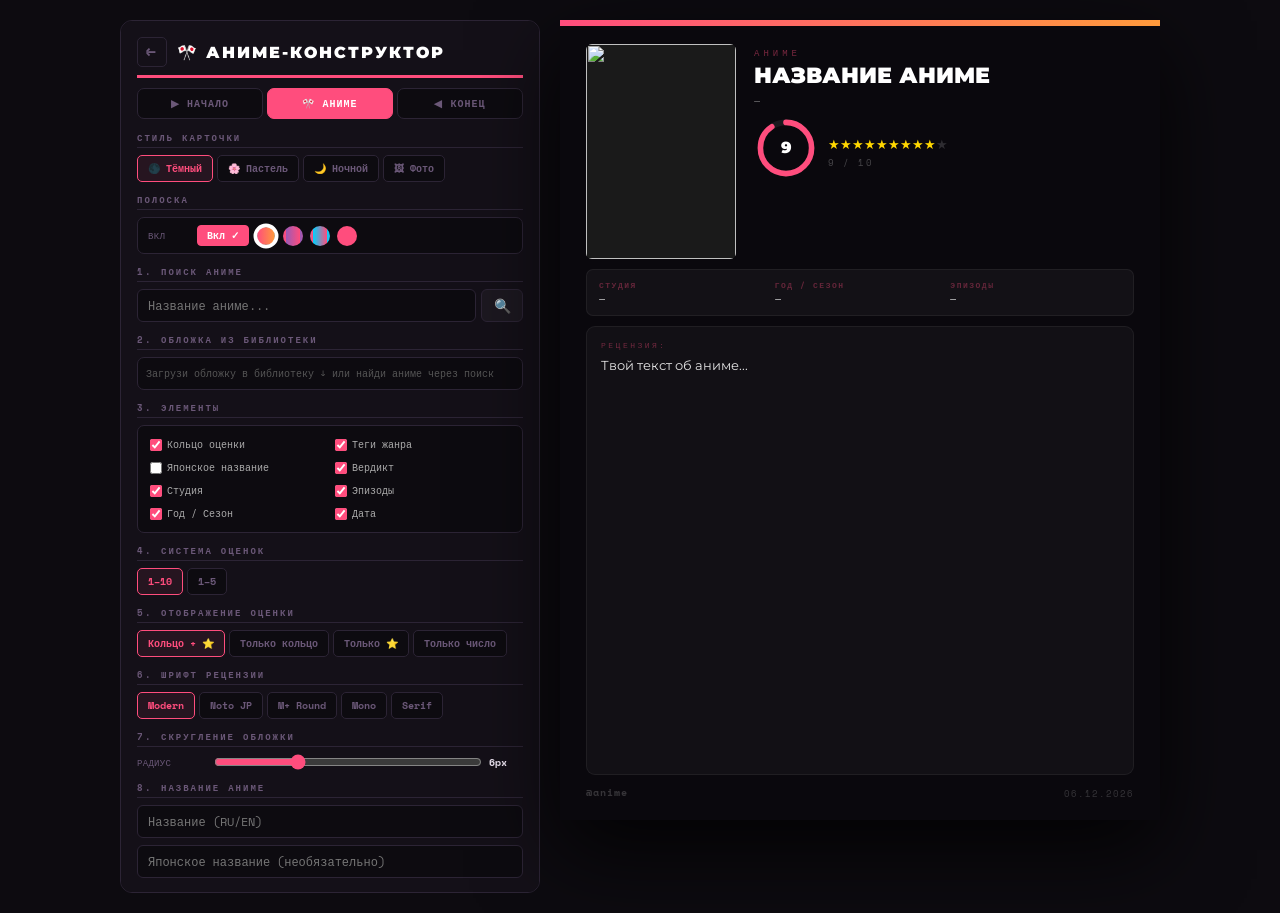
==== anime.html @ 96f8688a "Add files via upload" ====
<!DOCTYPE html>
<html lang="ru">
<head>
<meta charset="UTF-8">
<meta name="viewport" content="width=device-width,initial-scale=1.0">
<title>Аниме-Конструктор</title>
<link href="https://fonts.googleapis.com/css2?family=Bebas+Neue&family=Playfair+Display:ital,wght@0,700;1,400&family=Space+Mono:wght@400;700&family=Noto+Sans+JP:wght@400;700;900&family=Montserrat:wght@400;600;700;900&family=M+PLUS+Rounded+1c:wght@700;900&display=swap" rel="stylesheet">
<script src="https://cdnjs.cloudflare.com/ajax/libs/html2canvas/1.4.1/html2canvas.min.js"></script>
<script src="social-widget.js"></script>
<style>
:root{--acc:#ff4d7d;--acc2:#ff9a3c;--bg:#0d0b10;--bg2:#141018;--bg3:#1c1820;--bor:#2c2435;--txt:#f0e8f5;--txt2:#6b5878}
*{box-sizing:border-box;margin:0;padding:0}
body{font-family:'Space Mono',monospace;background:var(--bg);display:flex;gap:20px;padding:20px;justify-content:center;min-height:100vh;color:var(--txt)}
.ctrl{width:420px;background:var(--bg2);border:1px solid var(--bor);padding:16px;border-radius:12px;display:flex;flex-direction:column;gap:8px;max-height:97vh;overflow-y:auto;align-self:flex-start;flex-shrink:0}
.ctrl::-webkit-scrollbar{width:3px}.ctrl::-webkit-scrollbar-thumb{background:#2c2435;border-radius:2px}
.ctrl-head{font-family:'Montserrat',sans-serif;font-size:16px;font-weight:900;letter-spacing:2px;color:#fff;border-bottom:3px solid var(--acc);padding-bottom:8px;margin-bottom:2px}
h4{font-size:9px;letter-spacing:2px;color:var(--txt2);text-transform:uppercase;padding-bottom:3px;border-bottom:1px solid var(--bor);margin-top:4px;font-family:'Space Mono',monospace}
input[type=text],input[type=number],input[type=date],textarea,select{width:100%;padding:7px 10px;background:var(--bg);border:1px solid var(--bor);border-radius:6px;font-size:12px;font-family:'Space Mono',monospace;color:var(--txt);outline:none;transition:border-color .2s}
input:focus,textarea:focus,select:focus{border-color:var(--acc)}
select option{background:var(--bg)}
textarea{resize:vertical;min-height:75px}
.row2{display:grid;grid-template-columns:1fr 1fr;gap:7px}
.tabs{display:flex;gap:4px}
.tab{flex:1;padding:7px 3px;border:1px solid var(--bor);border-radius:7px;background:var(--bg);color:var(--txt2);font-size:10px;font-weight:700;cursor:pointer;text-transform:uppercase;letter-spacing:1px;transition:all .2s;text-align:center;font-family:'Space Mono',monospace}
.tab.active{background:var(--acc);border-color:var(--acc);color:#fff}
.sec{display:none;flex-direction:column;gap:7px}.sec.show{display:flex}
.sbrow{display:flex;gap:4px;flex-wrap:wrap}
.sb{padding:5px 10px;border:1px solid var(--bor);border-radius:5px;background:var(--bg);color:var(--txt2);font-size:10px;font-weight:700;cursor:pointer;white-space:nowrap;transition:all .15s;font-family:'Space Mono',monospace}
.sb.active{border-color:var(--acc);color:var(--acc);background:rgba(255,77,125,.08)}
.tblock{background:var(--bg);border:1px solid var(--bor);padding:8px;border-radius:7px}
.tg{display:grid;grid-template-columns:1fr 1fr;gap:2px}
.tg label{font-size:10px;display:flex;align-items:center;gap:5px;cursor:pointer;padding:3px 4px;border-radius:4px;color:#aaa}
.tg label:hover{background:rgba(255,255,255,.03)}
.tg input[type=checkbox]{accent-color:var(--acc);width:12px;height:12px}
.srow{display:flex;align-items:center;gap:7px;flex-wrap:wrap;background:var(--bg);border:1px solid var(--bor);padding:7px 10px;border-radius:7px}
.srow label{font-size:9px;color:var(--txt2);min-width:42px;letter-spacing:.3px;text-transform:uppercase}
.stog{padding:2px 9px;border:1px solid var(--bor);border-radius:4px;background:var(--bg2);font-size:10px;font-weight:700;cursor:pointer;color:var(--txt2);font-family:'Space Mono',monospace;transition:all .2s}
.stog.on{background:var(--acc);border-color:var(--acc);color:#fff}
.cs{width:20px;height:20px;border-radius:50%;cursor:pointer;border:3px solid transparent;transition:all .15s;flex-shrink:0}
.cs.active{border-color:#fff;transform:scale(1.25)}
.lib-grid{display:flex;flex-wrap:wrap;gap:6px;background:var(--bg);padding:7px;border-radius:8px;border:1px solid var(--bor)}
.lt{position:relative;width:52px;height:52px;cursor:pointer;border:2px solid transparent;border-radius:7px;overflow:hidden;transition:border-color .15s;flex-shrink:0}
.lt img{width:100%;height:100%;object-fit:cover;display:block}
.lt:hover{border-color:var(--acc)}.lt.sel{border-color:var(--acc)!important;box-shadow:0 0 0 2px var(--acc)}
.ldel{position:absolute;top:1px;right:1px;width:14px;height:14px;background:rgba(255,77,125,.9);border-radius:50%;font-size:7px;display:flex;align-items:center;justify-content:center;color:#fff;cursor:pointer;opacity:0;transition:opacity .15s}
.lt:hover .ldel{opacity:1}
.ladd{width:52px;height:52px;border:2px dashed var(--bor);border-radius:7px;display:flex;align-items:center;justify-content:center;font-size:20px;cursor:pointer;color:#444;transition:all .15s;flex-shrink:0}
.ladd:hover{border-color:var(--acc);color:var(--acc)}
.rrow{display:flex;align-items:center;gap:7px}
.rrow label{font-size:9px;color:var(--txt2);min-width:70px;flex-shrink:0;letter-spacing:.3px;text-transform:uppercase}
.rrow input[type=range]{flex:1;accent-color:var(--acc)}
.rval{font-size:10px;font-weight:700;min-width:34px;color:var(--txt)}
.btn{width:100%;padding:7px;border:none;border-radius:6px;font-size:11px;font-weight:bold;cursor:pointer;background:var(--bg3);color:var(--txt2);font-family:'Space Mono',monospace;transition:all .2s;border:1px solid var(--bor)}
.btn:hover{background:var(--bor);color:var(--txt)}
.savebtn{background:linear-gradient(90deg,var(--acc),var(--acc2))!important;border:none!important;color:#fff!important;padding:12px;margin-top:4px;font-size:13px;letter-spacing:2px}
.delbtn{background:var(--bg)!important;border-color:var(--acc)!important;color:var(--acc)!important}
.ri{padding:10px;cursor:pointer;border-bottom:1px solid var(--bor);font-size:11px;display:flex;align-items:center;gap:9px;color:#bbb;-webkit-tap-highlight-color:rgba(255,77,125,.2);user-select:none}
.ri:hover{background:var(--bg2)}
.ri img{width:36px;height:52px;object-fit:cover;border-radius:4px;flex-shrink:0;background:#1a1a1a}
.ri b{display:block;color:#ddd;font-size:11px}
.ri span{font-size:10px;color:#666}

/* CARD 600×800 */
.card-outer{flex-shrink:0;align-self:flex-start}
.card-wrap{width:600px;height:800px;position:relative;overflow:hidden;box-shadow:0 30px 80px rgba(0,0,0,.8);flex-shrink:0}
.view{position:absolute;inset:0;display:none;flex-direction:column;z-index:2}.view.show{display:flex}
.card-bg{position:absolute;inset:0;background-size:cover;background-position:center;z-index:0;display:none}
.card-dim{position:absolute;inset:0;z-index:1;pointer-events:none;display:none}
.top-stripe{position:absolute;top:0;left:0;right:0;height:6px;z-index:30;display:none}

/* ── THEMES ── */
/* DARK */
.th-dark{background:#0a080d}
.th-dark .an-eyebrow{color:rgba(255,77,125,.45)}
.th-dark .an-title{color:#fff}
.th-dark .an-title-jp{color:rgba(255,255,255,.28)}
.th-dark .an-studio{color:rgba(255,255,255,.42)}
.th-dark .an-tag{background:rgba(255,77,125,.08);border:1px solid rgba(255,77,125,.2);color:rgba(255,120,155,.65)}
.th-dark .an-infobox{background:rgba(255,255,255,.04);border:1px solid rgba(255,255,255,.06)}
.th-dark .an-infobox b{color:rgba(255,77,125,.35)}
.th-dark .an-infobox span{color:rgba(255,255,255,.78)}
.th-dark .an-review{background:rgba(255,255,255,.035);border:1px solid rgba(255,255,255,.06)}
.th-dark .an-review-lbl{color:rgba(255,77,125,.4)}
.th-dark .an-review-txt{color:rgba(255,255,255,.88)}
.th-dark .an-verdict{color:rgba(255,77,125,.55)}
.th-dark .an-footer-nick{color:rgba(255,255,255,.18)}
.th-dark .an-footer-date{color:rgba(255,255,255,.18)}
.th-dark .an-score-ring-bg{stroke:rgba(255,255,255,.07)}
.th-dark .an-score-num{fill:#fff}
/* PASTEL */
.th-pastel{background:#fef5f8}
.th-pastel .an-eyebrow{color:#d4789a}
.th-pastel .an-title{color:#2d1a24}
.th-pastel .an-title-jp{color:rgba(45,26,36,.35)}
.th-pastel .an-studio{color:#7a4a5e}
.th-pastel .an-tag{background:#fce8ef;border:1px solid #f0b8cc;color:#c0607a}
.th-pastel .an-infobox{background:#fff;border:1px solid #f0c8d8;box-shadow:0 2px 8px rgba(200,100,130,.08)}
.th-pastel .an-infobox b{color:#d4789a}
.th-pastel .an-infobox span{color:#2d1a24}
.th-pastel .an-review{background:#fff;border:1px solid #f0c8d8;box-shadow:0 3px 12px rgba(200,100,130,.08)}
.th-pastel .an-review-lbl{color:#d4789a}
.th-pastel .an-review-txt{color:#2d1a24}
.th-pastel .an-verdict{color:#d4789a}
.th-pastel .an-footer-nick{color:rgba(45,26,36,.22)}
.th-pastel .an-footer-date{color:rgba(45,26,36,.22)}
.th-pastel .an-score-ring-bg{stroke:rgba(200,100,130,.1)}
.th-pastel .an-score-num{fill:#2d1a24}
/* NIGHT */
.th-night{background:#060610}
.th-night .an-eyebrow{color:rgba(160,140,255,.5)}
.th-night .an-title{color:#e8e8ff;text-shadow:0 0 40px rgba(160,140,255,.2)}
.th-night .an-title-jp{color:rgba(180,170,255,.25)}
.th-night .an-studio{color:rgba(200,195,255,.4)}
.th-night .an-tag{background:rgba(160,140,255,.09);border:1px solid rgba(160,140,255,.22);color:rgba(190,175,255,.65)}
.th-night .an-infobox{background:rgba(160,140,255,.05);border:1px solid rgba(160,140,255,.12)}
.th-night .an-infobox b{color:rgba(160,140,255,.45)}
.th-night .an-infobox span{color:rgba(220,218,255,.82)}
.th-night .an-review{background:rgba(0,0,0,.3);border:1px solid rgba(160,140,255,.1)}
.th-night .an-review-lbl{color:rgba(160,140,255,.45)}
.th-night .an-review-txt{color:rgba(228,226,255,.9)}
.th-night .an-verdict{color:rgba(190,175,255,.55)}
.th-night .an-footer-nick{color:rgba(160,140,255,.22)}
.th-night .an-footer-date{color:rgba(160,140,255,.22)}
.th-night .an-score-ring-bg{stroke:rgba(160,140,255,.1)}
.th-night .an-score-num{fill:#e8e8ff}
/* CUSTOM */
.th-custom .an-eyebrow{color:rgba(255,77,125,.6)}
.th-custom .an-title{color:#fff;text-shadow:0 2px 12px rgba(0,0,0,.6)}
.th-custom .an-title-jp{color:rgba(255,255,255,.25)}
.th-custom .an-studio{color:rgba(255,255,255,.45)}
.th-custom .an-tag{background:rgba(255,255,255,.1);border:1px solid rgba(255,255,255,.15);color:rgba(255,255,255,.55)}
.th-custom .an-infobox{background:rgba(0,0,0,.55);border:1px solid rgba(255,255,255,.1)}
.th-custom .an-infobox b{color:rgba(255,77,125,.4)}
.th-custom .an-infobox span{color:rgba(255,255,255,.85)}
.th-custom .an-review{background:rgba(0,0,0,.5);border:1px solid rgba(255,255,255,.1)}
.th-custom .an-review-lbl{color:rgba(255,77,125,.5)}
.th-custom .an-review-txt{color:rgba(255,255,255,.9)}
.th-custom .an-verdict{color:rgba(255,120,155,.55)}
.th-custom .an-footer-nick{color:rgba(255,255,255,.18)}
.th-custom .an-footer-date{color:rgba(255,255,255,.18)}
.th-custom .an-score-ring-bg{stroke:rgba(255,255,255,.1)}
.th-custom .an-score-num{fill:#fff}

/* ── ANIME VIEW ── */
.anime-view{padding:24px 26px 20px;display:flex;flex-direction:column;height:100%;gap:10px}
.an-header{display:flex;gap:18px;align-items:flex-start;flex-shrink:0}
.an-cover{width:150px;height:215px;object-fit:cover;display:block;background:#1a1a1a;flex-shrink:0}
.an-meta{flex:1;display:flex;flex-direction:column;gap:5px;padding-top:2px;min-width:0}
.an-eyebrow{font-family:'Space Mono',monospace;font-size:9px;letter-spacing:4px;text-transform:uppercase}
.an-title{font-family:'Montserrat',sans-serif;font-weight:900;font-size:22px;line-height:1.1;word-break:break-word}
.an-title-jp{font-family:'Noto Sans JP',sans-serif;font-size:13px;line-height:1.3;margin-top:1px;letter-spacing:.5px}
.an-studio{font-family:'Space Mono',monospace;font-size:10px;letter-spacing:.5px}
.an-tags{display:flex;gap:4px;flex-wrap:wrap;margin-top:2px}
.an-tag{font-size:8px;padding:2px 7px;border-radius:2px;letter-spacing:1.5px;text-transform:uppercase;font-family:'Space Mono',monospace}
.an-score-area{display:flex;align-items:center;gap:10px;margin-top:3px}
.an-score-ring svg{width:64px;height:64px}
.an-score-ring-bg{fill:none;stroke-width:7}
.an-score-ring-fill{fill:none;stroke-width:7;stroke-linecap:round;stroke-dasharray:201.1;stroke-dashoffset:201.1;transform-origin:50% 50%;transform:rotate(-90deg)}
.an-score-num{font-family:'Montserrat',sans-serif;font-size:20px;dominant-baseline:middle;text-anchor:middle;font-weight:900}
.an-stars-col{display:flex;flex-direction:column;gap:2px}
.an-stars-row{display:flex}
.an-score-label{font-family:'Space Mono',monospace;font-size:9px;letter-spacing:1.5px;color:rgba(255,255,255,.25);text-transform:uppercase}
.an-num-only{display:none;font-family:'Montserrat',sans-serif;font-weight:900;font-size:56px;line-height:1;color:var(--acc)}

.an-infobox{padding:9px 12px;border-radius:7px;display:grid;grid-template-columns:1fr 1fr 1fr;gap:5px;flex-shrink:0}
.an-infobox .ic{display:flex;flex-direction:column;gap:1px}
.an-infobox b{font-size:8px;text-transform:uppercase;letter-spacing:1.5px;display:block;font-family:'Space Mono',monospace}
.an-infobox span{font-size:10px;font-family:'Space Mono',monospace;line-height:1.4}

.an-review{border-radius:9px;padding:12px 14px;flex:1;display:flex;flex-direction:column;gap:5px;min-height:0;overflow:hidden}
.an-review-lbl{font-family:'Space Mono',monospace;font-size:8px;letter-spacing:2.5px;text-transform:uppercase;flex-shrink:0}
.an-review-txt{font-family:'Montserrat',sans-serif;font-size:13px;line-height:1.5;flex:1;overflow:hidden;white-space:pre-wrap;font-weight:400}
.rv-font-mono .an-review-txt{font-family:'Space Mono',monospace;font-size:11px;line-height:1.55}
.rv-font-noto .an-review-txt{font-family:'Noto Sans JP',sans-serif;font-size:12px;line-height:1.6}
.rv-font-playfair .an-review-txt{font-family:'Playfair Display',serif;font-style:italic;font-size:14px;line-height:1.5}
.rv-font-mplus .an-review-txt{font-family:'M PLUS Rounded 1c',sans-serif;font-size:13px;line-height:1.55}

.an-verdict{font-family:'Montserrat',sans-serif;font-size:10px;font-weight:700;letter-spacing:2px;text-transform:uppercase;flex-shrink:0;margin-top:2px}
.an-footer{display:flex;justify-content:space-between;align-items:flex-end;flex-shrink:0}
.an-footer-nick{font-family:'Space Mono',monospace;font-size:10px;font-weight:700;letter-spacing:1px}
.an-footer-date{font-family:'Space Mono',monospace;font-size:9px;margin-top:2px;letter-spacing:1px}

/* INTRO/OUTRO */
.io-wrap{position:absolute;inset:0;display:flex;flex-direction:column;align-items:center;justify-content:center;text-align:center;gap:14px;padding:50px 44px;z-index:2}
.io-dk-bg{position:absolute;inset:0;background:#08060c;z-index:0}
.io-dk-deco{position:absolute;inset:0;background:radial-gradient(ellipse at 75% 25%,rgba(255,77,125,.1) 0%,transparent 50%),radial-gradient(ellipse at 20% 75%,rgba(255,154,60,.07) 0%,transparent 50%);z-index:0}
.io-eyebrow{font-family:'Space Mono',monospace;font-size:9px;letter-spacing:5px;color:var(--acc);text-transform:uppercase;position:relative;z-index:2}
.io-title{font-family:'Montserrat',sans-serif;font-weight:900;font-size:54px;line-height:.92;color:#fff;letter-spacing:1px;position:relative;z-index:2}
.io-title em{display:block;-webkit-text-stroke:2px var(--acc);color:transparent;font-style:normal}
.io-sub{font-family:'Space Mono',monospace;font-size:12px;color:rgba(255,255,255,.35);max-width:320px;line-height:1.6;position:relative;z-index:2}
.io-badge{background:linear-gradient(90deg,var(--acc),var(--acc2));color:#fff;padding:7px 22px;font-family:'Montserrat',sans-serif;font-size:10px;font-weight:700;letter-spacing:3px;border-radius:20px;position:relative;z-index:2}
.io-div{width:40px;height:2px;background:linear-gradient(90deg,var(--acc),var(--acc2));position:relative;z-index:2}
.io-nick{font-family:'Space Mono',monospace;font-size:10px;color:rgba(255,255,255,.15);letter-spacing:2px;position:relative;z-index:2}
.io-icons{font-size:24px;opacity:.1;letter-spacing:12px;position:relative;z-index:2}
/* pastel intro */
.io-ps-bg{position:absolute;inset:0;background:linear-gradient(150deg,#fef5f8,#f8eef5);z-index:0}
.io-ps-deco{position:absolute;inset:0;background:radial-gradient(ellipse at 70% 30%,rgba(255,77,125,.06) 0%,transparent 55%);z-index:0}
.io-ps-title{font-family:'Montserrat',sans-serif;font-weight:900;font-size:54px;line-height:.92;color:#2d1a24;letter-spacing:1px;position:relative;z-index:2}
.io-ps-title em{display:block;color:var(--acc);font-style:normal}
.io-ps-eyebrow{font-family:'Space Mono',monospace;font-size:9px;letter-spacing:5px;color:#d4789a;text-transform:uppercase;position:relative;z-index:2}
.io-ps-sub{font-family:'Space Mono',monospace;font-size:12px;color:#a07888;max-width:320px;line-height:1.6;position:relative;z-index:2}
.io-ps-badge{background:linear-gradient(90deg,var(--acc),var(--acc2));color:#fff;padding:7px 22px;font-family:'Montserrat',sans-serif;font-size:10px;font-weight:700;letter-spacing:3px;border-radius:20px;position:relative;z-index:2}
.io-ps-div{width:40px;height:2px;background:linear-gradient(90deg,var(--acc),var(--acc2));position:relative;z-index:2}
.io-ps-nick{font-family:'Space Mono',monospace;font-size:10px;color:#c0a0b0;letter-spacing:2px;position:relative;z-index:2}
.pnl-solid{background:rgba(0,0,0,.6);border:1px solid rgba(255,77,125,.12);border-radius:14px;padding:28px 34px;display:flex;flex-direction:column;align-items:center;gap:12px}
.outro-tgname{font-family:'Montserrat',sans-serif;font-weight:700;font-size:24px;color:#2AABEE;position:relative;z-index:2}
.outro-qr{width:90px;height:90px;background:#fff;border-radius:8px;padding:5px;display:flex;align-items:center;justify-content:center;flex-shrink:0;position:relative;z-index:2}
.outro-qr img{width:100%;height:100%;border-radius:3px}

/* MOBILE */
@media(hover:none){.ldel{opacity:1!important}}
@media(max-width:900px){
  body{flex-direction:column;align-items:stretch;padding:12px;gap:14px;min-height:auto}
  .ctrl{width:100%;max-height:none;overflow-y:visible}
  .card-outer{align-self:center;width:100%;display:flex;justify-content:center}
}
@media(max-width:640px){
  .tab{font-size:10px;padding:10px 3px}
  .btn{padding:11px;font-size:13px}
  .savebtn{padding:14px!important;font-size:14px!important}
  input[type=text],input[type=number],input[type=date],textarea,select{font-size:16px!important;padding:9px 11px}
  .card-outer{overflow:visible}
  .card-wrap{transform:scale(var(--card-scale,.55));transform-origin:top center;margin-bottom:calc((800px * var(--card-scale,.55)) - 800px)}
}

/* ── TEMPLATE BUTTONS ── */
.tpl-btn-row{display:flex;gap:6px;margin-top:6px}
.tpl-save-btn{flex:1;padding:9px;border:1px solid rgba(255,255,255,.15);border-radius:7px;font-size:11px;font-weight:700;cursor:pointer;background:rgba(255,255,255,.04);color:rgba(255,255,255,.5);font-family:'Space Mono',monospace;letter-spacing:.5px;transition:all .2s}
.tpl-save-btn:hover{border-color:rgba(255,255,255,.35);color:rgba(255,255,255,.8);background:rgba(255,255,255,.07)}
.tpl-open-btn{padding:9px 11px;border:1px solid rgba(255,255,255,.15);border-radius:7px;font-size:14px;cursor:pointer;background:rgba(255,255,255,.04);transition:all .2s;flex-shrink:0}
.tpl-open-btn:hover{border-color:rgba(255,255,255,.35);background:rgba(255,255,255,.07)}
/* overlays */
.tpl-ov{position:fixed;inset:0;background:rgba(0,0,0,.82);z-index:9997;display:none;align-items:center;justify-content:center;padding:16px}
.tpl-ov.show{display:flex}
.tpl-box{background:#111118;border:1px solid #252530;border-radius:16px;width:100%;max-width:460px;max-height:82vh;overflow-y:auto;padding:22px;position:relative;font-family:'Space Mono',monospace}
.tpl-box-ttl{font-size:10px;font-weight:700;letter-spacing:2px;color:#6b5f4a;text-transform:uppercase;margin-bottom:14px}
.tpl-close{position:absolute;top:14px;right:14px;width:26px;height:26px;border-radius:50%;border:1px solid #252530;background:#18181f;cursor:pointer;display:flex;align-items:center;justify-content:center;font-size:12px;color:#555}
.tpl-close:hover{border-color:#c8a96e;color:#c8a96e}
.tpl-list{display:flex;flex-direction:column;gap:8px}
.tpl-item{display:flex;align-items:center;gap:12px;padding:11px 13px;border:1px solid #252530;border-radius:10px;cursor:pointer;transition:all .18s}
.tpl-item:hover{border-color:#c8a96e;background:rgba(200,169,110,.05)}
.tpl-thumb{width:40px;height:54px;object-fit:cover;border-radius:5px;background:#1a1a24;flex-shrink:0}
.tpl-nothumb{width:40px;height:54px;border-radius:5px;background:#1a1a24;display:flex;align-items:center;justify-content:center;font-size:20px;flex-shrink:0}
.tpl-info{flex:1;min-width:0}
.tpl-iname{font-size:12px;font-weight:700;color:#ddd;white-space:nowrap;overflow:hidden;text-overflow:ellipsis}
.tpl-idate{font-size:9px;color:#6b5f4a;margin-top:3px}
.tpl-del{width:24px;height:24px;border-radius:50%;border:1px solid #333;background:transparent;cursor:pointer;display:flex;align-items:center;justify-content:center;font-size:10px;color:#555;flex-shrink:0;transition:all .2s}
.tpl-del:hover{border-color:#ef4444;color:#ef4444}
.tpl-empty{text-align:center;padding:28px 12px;color:#6b5f4a;font-size:11px;line-height:1.9}
.tpl-empty-ico{font-size:28px;display:block;margin-bottom:8px;opacity:.35}
.tpl-name-ov{position:fixed;inset:0;background:rgba(0,0,0,.86);z-index:9998;display:none;align-items:center;justify-content:center;padding:16px}
.tpl-name-ov.show{display:flex}
.tpl-name-box{background:#111118;border:1px solid #252530;border-radius:14px;width:100%;max-width:320px;padding:22px;font-family:'Space Mono',monospace}
.tpl-name-ttl{font-size:10px;font-weight:700;letter-spacing:2px;color:#6b5f4a;text-transform:uppercase;margin-bottom:12px}
.tpl-name-inp{width:100%;padding:9px 11px;background:#0d0d14;border:1px solid #252530;border-radius:7px;font-size:13px;color:#e8e0d0;font-family:'Space Mono',monospace;outline:none;margin-bottom:10px}
.tpl-name-inp:focus{border-color:#c8a96e}
.tpl-name-btns{display:flex;gap:7px}
.tpl-name-ok{flex:1;padding:8px;background:#c8a96e;border:none;border-radius:7px;font-size:11px;font-weight:700;cursor:pointer;font-family:'Space Mono',monospace;color:#1a1005}
.tpl-name-cancel{padding:8px 12px;border:1px solid #252530;border-radius:7px;font-size:11px;cursor:pointer;font-family:'Space Mono',monospace;color:#6b5f4a;background:transparent}
</style>
</head>
<body>
<div class="ctrl">
  <div class="ctrl-head" style="display:flex;align-items:center;gap:10px">
    <a href="index.html" style="font-size:16px;text-decoration:none;color:var(--txt2);border:1px solid var(--bor);border-radius:5px;padding:2px 8px;font-family:Space Mono,monospace">←</a>
    🎌 АНИМЕ-КОНСТРУКТОР
  </div>
  <div class="tabs">
    <button class="tab" onclick="setMode('intro')">▶ Начало</button>
    <button class="tab active" onclick="setMode('anime')">🎌 Аниме</button>
    <button class="tab" onclick="setMode('outro')">◀ Конец</button>
  </div>

  <!-- INTRO -->
  <div class="sec" id="sec-intro">
    <h4>Стиль</h4>
    <div class="sbrow" id="introSB">
      <button class="sb active" onclick="setIntroStyle('dark')">🌑 Тёмный</button>
      <button class="sb" onclick="setIntroStyle('pastel')">🌸 Пастель</button>
      <button class="sb" onclick="setIntroStyle('custom')">🖼 Фото</button>
    </div>
    <div id="iCustBlock" style="display:none;flex-direction:column;gap:7px">
      <h4>Фото фон</h4>
      <div class="usebtns" id="iCustBtns"></div>
      <div id="iCustCtrls" style="display:none;flex-direction:column;gap:7px;margin-top:4px">
        <div class="rrow"><label>Размытие</label><input type="range" id="iBlur" min="0" max="20" value="0" oninput="upd()"><span class="rval" id="iBlurV">0px</span></div>
        <div class="rrow"><label>Затемнение</label><input type="range" id="iDim" min="0" max="90" value="50" oninput="upd()"><span class="rval" id="iDimV">50%</span></div>
        <div class="sbrow"><button class="sb active" id="iPnlS" onclick="setIntroPnl('solid')">▪ Тёмная</button><button class="sb" id="iPnlN" onclick="setIntroPnl('none')">✕ Нет</button></div>
        <button class="btn delbtn" onclick="clearBg('intro')">✕ Убрать фото</button>
      </div>
    </div>
    <h4>Полоска</h4>
    <div class="srow"><label>Вкл</label><button class="stog" id="stIntro" onclick="togS('intro')">Выкл</button>
      <div class="cs active" style="background:linear-gradient(90deg,#ff4d7d,#ff9a3c)" onclick="setSC('intro','sakura',this)"></div>
      <div class="cs" style="background:linear-gradient(90deg,#9b59b6,#ff4d7d)" onclick="setSC('intro','violet',this)"></div>
      <div class="cs" style="background:linear-gradient(90deg,#00d2ff,#ff4d7d)" onclick="setSC('intro','ocean',this)"></div>
      <div class="cs" style="background:#ff4d7d" onclick="setSC('intro','pink',this)"></div>
    </div>
    <h4>Тип заставки</h4>
    <select id="introType" onchange="introTC()">
      <option value="0">Обзоры аниме</option>
      <option value="1">Аниме сезона</option>
      <option value="2">Смотрим вместе</option>
      <option value="3">Новинки</option>
      <option value="c">✏️ Свой текст →</option>
    </select>
    <input type="text" id="ic1" placeholder="Строка 1..." oninput="upd()" style="display:none">
    <input type="text" id="ic2" placeholder="Строка 2 (акцент)..." oninput="upd()" style="display:none">
    <h4>Текст</h4>
    <input type="text" id="iSubTxt" value="Честная критика аниме" oninput="upd()">
    <input type="text" id="iBgTxt" value="СМОТРИМ 🎌" oninput="upd()">
    <input type="text" id="iNkTxt" placeholder="@твой_ник" oninput="upd()">
    <h4>Элементы</h4>
    <div class="tblock"><div class="tg">
      <label><input type="checkbox" id="iEl" checked onchange="upd()"> Метка</label>
      <label><input type="checkbox" id="iSb" checked onchange="upd()"> Подзаголовок</label>
      <label><input type="checkbox" id="iBgEl" checked onchange="upd()"> Бейдж</label>
      <label><input type="checkbox" id="iIc" checked onchange="upd()"> Иконки 🎌</label>
      <label><input type="checkbox" id="iNk" checked onchange="upd()"> Ник</label>
      <label><input type="checkbox" id="iDvEl" checked onchange="upd()"> Линия</label>
    </div></div>
  </div>

  <!-- ANIME -->
  <div class="sec show" id="sec-anime">
    <h4>Стиль карточки</h4>
    <div class="sbrow" id="anSB">
      <button class="sb active" onclick="setAnStyle('dark')">🌑 Тёмный</button>
      <button class="sb" onclick="setAnStyle('pastel')">🌸 Пастель</button>
      <button class="sb" onclick="setAnStyle('night')">🌙 Ночной</button>
      <button class="sb" onclick="setAnStyle('custom')">🖼 Фото</button>
    </div>
    <div id="anCustBlock" style="display:none;flex-direction:column;gap:7px">
      <h4>Фото фон</h4>
      <div class="usebtns" id="anCustBtns"></div>
      <div id="anCustCtrls" style="display:none;flex-direction:column;gap:7px;margin-top:4px">
        <div class="rrow"><label>Размытие</label><input type="range" id="anBlur" min="0" max="20" value="5" oninput="upd()"><span class="rval" id="anBlurV">5px</span></div>
        <div class="rrow"><label>Затемнение</label><input type="range" id="anDim" min="0" max="90" value="50" oninput="upd()"><span class="rval" id="anDimV">50%</span></div>
        <div class="rrow"><label>Прозрачность</label><input type="range" id="anPnlOp" min="10" max="95" value="60" oninput="upd()"><span class="rval" id="anPnlOpV">60%</span></div>
        <button class="btn delbtn" onclick="clearBg('anime')">✕ Убрать фото</button>
      </div>
    </div>
    <h4>Полоска</h4>
    <div class="srow"><label>Вкл</label><button class="stog on" id="stAnime" onclick="togS('anime')">Вкл ✓</button>
      <div class="cs active" style="background:linear-gradient(90deg,#ff4d7d,#ff9a3c)" onclick="setSC('anime','sakura',this)"></div>
      <div class="cs" style="background:linear-gradient(90deg,#9b59b6,#ff4d7d)" onclick="setSC('anime','violet',this)"></div>
      <div class="cs" style="background:linear-gradient(90deg,#00d2ff,#ff4d7d)" onclick="setSC('anime','ocean',this)"></div>
      <div class="cs" style="background:#ff4d7d" onclick="setSC('anime','pink',this)"></div>
    </div>
    <h4>1. Поиск аниме</h4>
    <div class="search-wrap" style="display:flex;gap:5px;position:relative">
      <input type="text" id="anQ" placeholder="Название аниме...">
      <button class="btn" onclick="searchAnime()" style="width:42px;padding:0;font-size:14px;flex-shrink:0">🔍</button>
      <div id="anRes" style="background:var(--bg);border:1px solid var(--bor);display:none;position:absolute;left:0;right:0;top:100%;z-index:9999;box-shadow:0 8px 30px rgba(0,0,0,.7);border-radius:0 0 8px 8px;max-height:280px;overflow-y:auto"></div>
    </div>
    <h4>2. Обложка из библиотеки</h4>
    <div class="tblock" style="font-size:10px;color:#555;padding:8px">Загрузи обложку в библиотеку ↓ или найди аниме через поиск</div>
    <h4>3. Элементы</h4>
    <div class="tblock"><div class="tg">
      <label><input type="checkbox" id="cRing" checked onchange="upd()"> Кольцо оценки</label>
      <label><input type="checkbox" id="cTag" checked onchange="upd()"> Теги жанра</label>
      <label><input type="checkbox" id="cJpTitle" onchange="upd()"> Японское название</label>
      <label><input type="checkbox" id="cVerdict" checked onchange="upd()"> Вердикт</label>
      <label><input type="checkbox" id="cStudio" checked onchange="upd()"> Студия</label>
      <label><input type="checkbox" id="cEps" checked onchange="upd()"> Эпизоды</label>
      <label><input type="checkbox" id="cYear" checked onchange="upd()"> Год / Сезон</label>
      <label><input type="checkbox" id="cDt" checked onchange="upd()"> Дата</label>
    </div></div>
    <h4>4. Система оценок</h4>
    <div class="sbrow" id="scoreSysSB">
      <button class="sb active" onclick="setScoreSys('10')">1–10</button>
      <button class="sb" onclick="setScoreSys('5')">1–5</button>
    </div>
    <h4>5. Отображение оценки</h4>
    <div class="sbrow" id="scoreDispSB">
      <button class="sb active" onclick="setScoreDisp('both')">Кольцо + ⭐</button>
      <button class="sb" onclick="setScoreDisp('ring')">Только кольцо</button>
      <button class="sb" onclick="setScoreDisp('stars')">Только ⭐</button>
      <button class="sb" onclick="setScoreDisp('number')">Только число</button>
    </div>
    <h4>6. Шрифт рецензии</h4>
    <div class="sbrow" id="revFontSB">
      <button class="sb active" onclick="setRevFont('montserrat')">Modern</button>
      <button class="sb" onclick="setRevFont('noto')">Noto JP</button>
      <button class="sb" onclick="setRevFont('mplus')">M+ Round</button>
      <button class="sb" onclick="setRevFont('mono')">Mono</button>
      <button class="sb" onclick="setRevFont('playfair')">Serif</button>
    </div>
    <h4>7. Скругление обложки</h4>
    <div class="rrow"><label>Радиус</label><input type="range" id="coverRadius" min="0" max="20" value="6" oninput="upd()"><span class="rval" id="coverRadiusV">6px</span></div>
    <h4>8. Название аниме</h4>
    <input type="text" id="anTitle" placeholder="Название (RU/EN)" oninput="upd()">
    <input type="text" id="anTitleJp" placeholder="Японское название (необязательно)" oninput="upd()">
    <h4>9. Детали</h4>
    <input type="text" id="anStudio" placeholder="Студия" oninput="upd()">
    <div class="row2">
      <input type="text" id="anYear" placeholder="Год" oninput="upd()">
      <input type="text" id="anSeason" placeholder="Сезон (Осень 2024)" oninput="upd()">
    </div>
    <input type="text" id="anEps" placeholder="Эпизодов (напр. 24)" oninput="upd()">
    <input type="text" id="anGenres" placeholder="Жанры (через запятую)" oninput="upd()">
    <h4>10. Рецензия</h4>
    <textarea id="anRev" oninput="upd()" placeholder="Твой текст об аниме..."></textarea>
    <h4>11. Вердикт</h4>
    <input type="text" id="anVerdict" placeholder="Например: Шедевр / Обязательно к просмотру" oninput="upd()">
    <h4>12. Оценка и дата</h4>
    <div class="row2">
      <div><label style="font-size:8px;color:#555;letter-spacing:1px;display:block;margin-bottom:3px">ОЦЕНКА</label><input type="number" id="anScore" step="0.5" min="0.5" max="10" value="9.0" oninput="upd()"></div>
      <div><label style="font-size:8px;color:#555;letter-spacing:1px;display:block;margin-bottom:3px">ДАТА</label><input type="date" id="anDate" oninput="upd()"></div>
    </div>
    <h4>13. Ник</h4>
    <input type="text" id="anNick" placeholder="@твой_ник" oninput="upd()">
  </div>

  <!-- OUTRO -->
  <div class="sec" id="sec-outro">
    <h4>Стиль</h4>
    <div class="sbrow" id="outroSB">
      <button class="sb active" onclick="setOutroStyle('dark')">🌑 Тёмный</button>
      <button class="sb" onclick="setOutroStyle('pastel')">🌸 Пастель</button>
      <button class="sb" onclick="setOutroStyle('custom')">🖼 Фото</button>
    </div>
    <div id="oCustBlock" style="display:none;flex-direction:column;gap:7px">
      <h4>Фото фон</h4>
      <div class="usebtns" id="oCustBtns"></div>
      <div id="oCustCtrls" style="display:none;flex-direction:column;gap:7px;margin-top:4px">
        <div class="rrow"><label>Размытие</label><input type="range" id="oBlur" min="0" max="20" value="0" oninput="upd()"><span class="rval" id="oBlurV">0px</span></div>
        <div class="rrow"><label>Затемнение</label><input type="range" id="oDim" min="0" max="90" value="50" oninput="upd()"><span class="rval" id="oDimV">50%</span></div>
        <div class="sbrow"><button class="sb active" id="oPnlS" onclick="setOutroPnl('solid')">▪ Тёмная</button><button class="sb" id="oPnlN" onclick="setOutroPnl('none')">✕ Нет</button></div>
        <button class="btn delbtn" onclick="clearBg('outro')">✕ Убрать фото</button>
      </div>
    </div>
    <h4>Полоска</h4>
    <div class="srow"><label>Вкл</label><button class="stog" id="stOutro" onclick="togS('outro')">Выкл</button>
      <div class="cs active" style="background:linear-gradient(90deg,#ff4d7d,#ff9a3c)" onclick="setSC('outro','sakura',this)"></div>
      <div class="cs" style="background:linear-gradient(90deg,#9b59b6,#ff4d7d)" onclick="setSC('outro','violet',this)"></div>
      <div class="cs" style="background:#ff4d7d" onclick="setSC('outro','pink',this)"></div>
    </div>
    <h4>Заголовок</h4>
    <input type="text" id="oH1" value="СПАСИБО" oninput="upd()">
    <input type="text" id="oH2" value="ЗА ПРОСМОТР" oninput="upd()">
    <h4>Текст</h4>
    <textarea id="oTxt" rows="3" oninput="upd()">Ставь лайк если понравилось!
Подписывайся на новые обзоры 🎌</textarea>
    <h4>Элементы</h4>
    <div class="tblock"><div class="tg">
      <label><input type="checkbox" id="oShowTxt" checked onchange="upd()"> Текст</label>
      <label><input type="checkbox" id="oShowTg" checked onchange="upd()"> Telegram</label>
      <label><input type="checkbox" id="oShowQr" checked onchange="upd()"> QR-код</label>
      <label><input type="checkbox" id="oShowNk" checked onchange="upd()"> Ник</label>
      <label><input type="checkbox" id="oShowDv" checked onchange="upd()"> Линия</label>
    </div></div>
    <h4>Данные</h4>
    <input type="text" id="oTg" placeholder="@твой_канал" oninput="upd()">
    <input type="text" id="oQrUrl" placeholder="https://t.me/твой_канал" oninput="updQr()">
    <input type="text" id="oNk" placeholder="@твой_ник" oninput="upd()">
  </div>

  <h4>📷 Библиотека фото</h4>
  <div class="lib-grid" id="libGrid"><div class="ladd" onclick="document.getElementById('libIn').click()">＋</div></div>
  <input type="file" id="libIn" accept="image/*" style="display:none" onchange="addLib(event)">
  <button class="btn savebtn" onclick="save()">💾 СКАЧАТЬ PNG</button>
  <div class="tpl-btn-row">
    <button class="tpl-save-btn" onclick="tplStartSave()">⭐ Сохранить шаблон</button>
    <button class="tpl-open-btn" onclick="tplOpen()" title="Мои шаблоны">📂</button>
  </div>

  <div style="display:flex;gap:6px;margin-top:6px">
    <button class="btn" onclick="publishCard()" style="flex:1;padding:10px;background:#ff4d7d;border-color:#ff4d7d;color:#fff;font-size:12px;font-weight:700;letter-spacing:1px">📤 ОПУБЛИКОВАТЬ</button>
    <button class="btn" onclick="openPrivSettings()" title="Настройки видимости" style="width:38px;padding:0;font-size:16px;background:transparent;border-color:#333">⚙️</button>
  </div>
  <div id="privPill" style="font-size:9px;color:#ff4d7d;letter-spacing:1px;margin-top:4px;text-align:right">🌍 Публично</div>
</div>

<!-- CARD 600×800 -->
<div class="card-outer" id="cardOuter">
<div id="card" class="card-wrap th-dark">
  <div class="card-bg" id="cardBg"></div>
  <div class="card-dim" id="cardDim"></div>
  <div class="top-stripe" id="topStripe"></div>

  <!-- ANIME VIEW -->
  <div class="view show anime-view" id="viewAnime">
    <div class="an-header">
      <img id="anCoverImg" class="an-cover" src="" alt="">
      <div class="an-meta">
        <div class="an-eyebrow" id="anEyebrow">АНИМЕ</div>
        <div class="an-title" id="anTitleEl">НАЗВАНИЕ АНИМЕ</div>
        <div class="an-title-jp" id="anTitleJpEl"></div>
        <div class="an-studio" id="anStudioEl">Студия</div>
        <div class="an-tags" id="anTagsEl"></div>
        <div class="an-score-area" id="anScoreArea">
          <div class="an-score-ring" id="anRingWrap">
            <svg viewBox="0 0 80 80">
              <circle class="an-score-ring-bg" cx="40" cy="40" r="32"/>
              <circle class="an-score-ring-fill" id="anRingFill" cx="40" cy="40" r="32" stroke="#ff4d7d"/>
              <text class="an-score-num" id="anRingNum" x="40" y="41">9.0</text>
            </svg>
          </div>
          <div class="an-stars-col" id="anStarsCol">
            <div class="an-stars-row" id="anStarsEl"></div>
            <div class="an-score-label" id="anScoreLabel">9.0 / 10</div>
          </div>
          <div class="an-num-only" id="anNumOnly">9.0</div>
        </div>
      </div>
    </div>
    <div class="an-infobox" id="anInfoBox">
      <div class="ic" id="icStudio"><b>Студия</b><span id="anInfoStudio">—</span></div>
      <div class="ic" id="icYear"><b>Год / Сезон</b><span id="anInfoYear">—</span></div>
      <div class="ic" id="icEps"><b>Эпизоды</b><span id="anInfoEps">—</span></div>
    </div>
    <div class="an-review" id="anReviewBox">
      <div class="an-review-lbl">Рецензия:</div>
      <div class="an-review-txt" id="anRevEl">Твой текст об аниме...</div>
    </div>
    <div class="an-verdict" id="anVerdictEl">— Обязательно к просмотру</div>
    <div class="an-footer">
      <div class="an-footer-nick" id="anNickEl">@anime</div>
      <div style="text-align:right"><div class="an-footer-date" id="anDateEl"></div></div>
    </div>
  </div>

  <!-- INTRO -->
  <div class="view" id="viewIntro">
    <div id="io-dark" style="position:absolute;inset:0;display:flex">
      <div class="io-dk-bg"></div><div class="io-dk-deco"></div>
      <div class="io-wrap">
        <div id="dkIco" class="io-icons">🎌 ⚔️ 🌸</div>
        <div id="dkEy" class="io-eyebrow">Новый выпуск</div>
        <div class="io-title"><span id="dkL1">ОБЗОРЫ</span><em id="dkL2">АНИМЕ</em></div>
        <div id="dkDv" class="io-div"></div>
        <div id="dkSb" class="io-sub">Честная критика аниме</div>
        <div id="dkBg" class="io-badge">СМОТРИМ 🎌</div>
        <div id="dkNk" class="io-nick">@anime</div>
      </div>
    </div>
    <div id="io-pastel" style="position:absolute;inset:0;display:none">
      <div class="io-ps-bg"></div><div class="io-ps-deco"></div>
      <div class="io-wrap">
        <div id="psIco" style="font-size:24px;opacity:.18;letter-spacing:12px;position:relative;z-index:2">🎌 ⚔️ 🌸</div>
        <div id="psEy" class="io-ps-eyebrow">Новый выпуск</div>
        <div class="io-ps-title"><span id="psL1">ОБЗОРЫ</span><em id="psL2">АНИМЕ</em></div>
        <div id="psDv" class="io-ps-div"></div>
        <div id="psSb" class="io-ps-sub">Честная критика аниме</div>
        <div id="psBg" class="io-ps-badge">СМОТРИМ 🎌</div>
        <div id="psNk" class="io-ps-nick">@anime</div>
      </div>
    </div>
    <div id="io-custom" style="position:absolute;inset:0;display:none;z-index:2">
      <div class="io-wrap">
        <div id="cuPanel" class="pnl-solid">
          <div id="cuIco" class="io-icons" style="opacity:.25">🎌 ⚔️ 🌸</div>
          <div id="cuEy" class="io-eyebrow">Новый выпуск</div>
          <div class="io-title"><span id="cuL1">ОБЗОРЫ</span><em id="cuL2">АНИМЕ</em></div>
          <div id="cuDv" class="io-div"></div>
          <div id="cuSb" class="io-sub">Честная критика аниме</div>
          <div id="cuBg" class="io-badge">СМОТРИМ 🎌</div>
          <div id="cuNk" class="io-nick">@anime</div>
        </div>
      </div>
    </div>
  </div>

  <!-- OUTRO -->
  <div class="view" id="viewOutro">
    <div id="ou-dark" style="position:absolute;inset:0;display:flex">
      <div class="io-dk-bg"></div><div class="io-dk-deco"></div>
      <div class="io-wrap">
        <div class="io-title"><span id="odH1">СПАСИБО</span><em id="odH2">ЗА ПРОСМОТР</em></div>
        <div id="odDv" class="io-div"></div>
        <div id="odTxt" class="io-sub"></div>
        <div id="odTgBlk" style="display:flex;flex-direction:column;align-items:center;gap:5px;position:relative;z-index:2">
          <div class="io-eyebrow" style="color:rgba(255,255,255,.3)">Подписывайся</div>
          <div class="outro-tgname" id="odTg">@твой_канал</div>
        </div>
        <div id="odQrBlk" class="outro-qr"><img id="qrDk" src="" alt=""></div>
        <div class="io-nick" id="odNk">@anime</div>
      </div>
    </div>
    <div id="ou-pastel" style="position:absolute;inset:0;display:none">
      <div class="io-ps-bg"></div><div class="io-ps-deco"></div>
      <div class="io-wrap">
        <div class="io-ps-title"><span id="opH1">СПАСИБО</span><em id="opH2">ЗА ПРОСМОТР</em></div>
        <div id="opDv" class="io-ps-div"></div>
        <div id="opTxt" class="io-ps-sub"></div>
        <div id="opTgBlk" style="display:flex;flex-direction:column;align-items:center;gap:5px;position:relative;z-index:2">
          <div class="io-ps-eyebrow">Подписывайся</div>
          <div style="font-family:Montserrat,sans-serif;font-weight:700;font-size:22px;color:#2AABEE;position:relative;z-index:2" id="opTg">@твой_канал</div>
        </div>
        <div id="opQrBlk" style="width:90px;height:90px;background:#fff;border-radius:8px;padding:5px;display:flex;align-items:center;justify-content:center;flex-shrink:0;position:relative;z-index:2;box-shadow:0 4px 14px rgba(200,100,130,.15)"><img id="qrPs" src="" alt="" style="width:100%;height:100%;border-radius:3px"></div>
        <div class="io-ps-nick" id="opNk">@anime</div>
      </div>
    </div>
    <div id="ou-custom" style="position:absolute;inset:0;display:none;z-index:2">
      <div class="io-wrap">
        <div id="ocuPanel" class="pnl-solid">
          <div class="io-title"><span id="ocH1">СПАСИБО</span><em id="ocH2">ЗА ПРОСМОТР</em></div>
          <div id="ocDv" class="io-div"></div>
          <div id="ocTxt" class="io-sub" style="color:rgba(255,255,255,.5)"></div>
          <div id="ocTgBlk" style="display:flex;flex-direction:column;align-items:center;gap:5px">
            <div class="io-eyebrow" style="color:rgba(255,255,255,.3)">Подписывайся</div>
            <div class="outro-tgname" id="ocTg">@твой_канал</div>
          </div>
          <div id="ocQrBlk" class="outro-qr"><img id="qrCu" src="" alt=""></div>
          <div class="io-nick" id="ocNk">@anime</div>
        </div>
      </div>
    </div>
  </div>
</div>
</div>

<script>
function setCardScale(){
  if(window.innerWidth<=640){const s=Math.min((window.innerWidth-24)/600,.95);document.getElementById('cardOuter').style.setProperty('--card-scale',s);document.getElementById('cardOuter').style.height=(800*s)+'px';}
  else{document.getElementById('cardOuter').style.setProperty('--card-scale','1');document.getElementById('cardOuter').style.height='';}
}
window.addEventListener('resize',setCardScale);document.addEventListener('DOMContentLoaded',setCardScale);setCardScale();
</script>
<script>
let mode='anime',anSty='dark',introSty='dark',outroSty='dark';
let iPnl='solid',oPnl='solid';
let scoreSys='10',scoreDisp='both',revFont='montserrat';
const bgS={anime:{src:null,idx:null},intro:{src:null,idx:null},outro:{src:null,idx:null}};
const SS={intro:{on:false,c:'sakura'},anime:{on:true,c:'sakura'},outro:{on:false,c:'sakura'}};
const SGG={sakura:'linear-gradient(90deg,#ff4d7d,#ff9a3c)',violet:'linear-gradient(90deg,#9b59b6,#ff4d7d)',ocean:'linear-gradient(90deg,#00d2ff,#ff4d7d)',pink:'#ff4d7d'};
const ITT=[['ОБЗОРЫ','АНИМЕ'],['АНИМЕ','СЕЗОНА'],['СМОТРИМ','ВМЕСТЕ'],['НОВИНКИ','АНИМЕ']];

document.getElementById('anDate').valueAsDate=new Date();

function setScoreSys(s){scoreSys=s;document.querySelectorAll('#scoreSysSB .sb').forEach((b,i)=>b.classList.toggle('active',['10','5'][i]===s));const inp=document.getElementById('anScore');inp.max=s==='5'?5:10;if(parseFloat(inp.value)>parseFloat(inp.max))inp.value=inp.max;upd()}
function setScoreDisp(s){scoreDisp=s;document.querySelectorAll('#scoreDispSB .sb').forEach((b,i)=>b.classList.toggle('active',['both','ring','stars','number'][i]===s));upd()}
function setRevFont(s){revFont=s;document.querySelectorAll('#revFontSB .sb').forEach((b,i)=>b.classList.toggle('active',['montserrat','noto','mplus','mono','playfair'][i]===s));upd()}
function togS(m){SS[m].on=!SS[m].on;const nm=m==='anime'?'Anime':m[0].toUpperCase()+m.slice(1);const b=document.getElementById('st'+nm);b.classList.toggle('on',SS[m].on);b.textContent=SS[m].on?'Вкл ✓':'Выкл';applyStripe()}
function setSC(m,k,el){SS[m].c=k;el.parentElement.querySelectorAll('.cs').forEach(c=>c.classList.remove('active'));el.classList.add('active');applyStripe()}
function applyStripe(){const stripe=document.getElementById('topStripe');const cur=SS[mode];if(cur&&cur.on){stripe.style.display='block';stripe.style.background=SGG[cur.c]||cur.c}else stripe.style.display='none'}
function applyBg(src,blurId,dimId){
  const bg=document.getElementById('cardBg'),dim=document.getElementById('cardDim');
  const bl=parseInt(document.getElementById(blurId)?.value||0);const di=parseInt(document.getElementById(dimId)?.value||0)/100;
  document.getElementById(blurId+'V')&&(document.getElementById(blurId+'V').textContent=bl+'px');
  document.getElementById(dimId+'V')&&(document.getElementById(dimId+'V').textContent=Math.round(di*100)+'%');
  bg.style.backgroundImage=`url('${src}')`;bg.style.filter=`blur(${bl}px)`;bg.style.transform=`scale(${1+bl*.015})`;bg.style.display='block';
  dim.style.background=`rgba(0,0,0,${di})`;dim.style.display='block';
}
function hideBgLayers(){document.getElementById('cardBg').style.display='none';document.getElementById('cardDim').style.display='none'}
function clearBg(m){bgS[m]={src:null,idx:null};document.querySelectorAll('.lt').forEach(t=>t.classList.remove('sel'));hideBgLayers();upd()}
function applyTheme(t){const c=document.getElementById('card');c.className=c.className.replace(/\bth-\w+/,'');c.classList.add('th-'+t)}
function setAnStyle(s){anSty=s;document.querySelectorAll('#anSB .sb').forEach((b,i)=>b.classList.toggle('active',['dark','pastel','night','custom'][i]===s));document.getElementById('anCustBlock').style.display=s==='custom'?'flex':'none';upd()}
function setIntroStyle(s){introSty=s;document.querySelectorAll('#introSB .sb').forEach((b,i)=>b.classList.toggle('active',['dark','pastel','custom'][i]===s));document.getElementById('iCustBlock').style.display=s==='custom'?'flex':'none';upd()}
function setOutroStyle(s){outroSty=s;document.querySelectorAll('#outroSB .sb').forEach((b,i)=>b.classList.toggle('active',['dark','pastel','custom'][i]===s));document.getElementById('oCustBlock').style.display=s==='custom'?'flex':'none';upd()}
function setIntroPnl(ps){iPnl=ps;document.getElementById('iPnlS')?.classList.toggle('active',ps==='solid');document.getElementById('iPnlN')?.classList.toggle('active',ps==='none');setPnlClass(document.getElementById('cuPanel'),ps);upd()}
function setOutroPnl(ps){oPnl=ps;document.getElementById('oPnlS')?.classList.toggle('active',ps==='solid');document.getElementById('oPnlN')?.classList.toggle('active',ps==='none');setPnlClass(document.getElementById('ocuPanel'),ps);upd()}
function setPnlClass(el,ps){if(!el)return;el.className='';if(ps==='solid')el.className='pnl-solid'}
function setMode(m){
  mode=m;
  const views={intro:'viewIntro',anime:'viewAnime',outro:'viewOutro'};
  Object.values(views).forEach(id=>{const el=document.getElementById(id);if(el){el.classList.remove('show');el.style.display='none'}});
  const v=document.getElementById(views[m]);if(v){v.classList.add('show');v.style.display='flex'}
  ['intro','anime','outro'].forEach(n=>document.getElementById('sec-'+n).classList.toggle('show',n===m));
  document.querySelectorAll('.tab').forEach((b,i)=>b.classList.toggle('active',['intro','anime','outro'][i]===m));
  if(m==='anime')hideBgLayers();
  applyStripe();upd();
}
function introTC(){const v=document.getElementById('introType').value,c=v==='c';document.getElementById('ic1').style.display=c?'block':'none';document.getElementById('ic2').style.display=c?'block':'none';upd()}
function renderStars(score,max){let h='';const norm=score/max;for(let i=0;i<(max===5?5:10);i++){const v=norm*(max===5?5:10);if(i+1<=v)h+='<span style="color:#FFD700;font-size:13px">★</span>';else if(i<v)h+='<span style="color:#FFD700;font-size:13px;opacity:.5">★</span>';else h+='<span style="color:rgba(255,255,255,.15);font-size:13px">★</span>';}return h}

function _updCore(){
  if(mode==='anime'){
    applyTheme(anSty);
    const maxScore=scoreSys==='5'?5:10;
    const score=Math.min(parseFloat(document.getElementById('anScore').value)||0,maxScore);
    const title=document.getElementById('anTitle').value||'НАЗВАНИЕ АНИМЕ';
    const titleJp=document.getElementById('anTitleJp').value||'';
    const studio=document.getElementById('anStudio').value||'—';
    const year=document.getElementById('anYear').value||'—';
    const season=document.getElementById('anSeason').value||'';
    const eps=document.getElementById('anEps').value||'—';
    const genres=document.getElementById('anGenres').value||'';
    const rev=document.getElementById('anRev').value||'Твой текст об аниме...';
    const verdict=document.getElementById('anVerdict').value||'';
    const nick=document.getElementById('anNick').value||'@anime';
    const dv=document.getElementById('anDate').value;
    const coverR=document.getElementById('coverRadius').value;
    document.getElementById('coverRadiusV').textContent=coverR+'px';
    const cRing=document.getElementById('cRing').checked,cTag=document.getElementById('cTag').checked;
    const cJp=document.getElementById('cJpTitle').checked,cVerdict=document.getElementById('cVerdict').checked;
    const cStudio=document.getElementById('cStudio').checked,cEps=document.getElementById('cEps').checked;
    const cYear=document.getElementById('cYear').checked,cDt=document.getElementById('cDt').checked;

    document.getElementById('anTitleEl').textContent=title.toUpperCase();
    const jpEl=document.getElementById('anTitleJpEl');
    jpEl.textContent=titleJp;jpEl.style.display=cJp&&titleJp?'block':'none';
    const stEl=document.getElementById('anStudioEl');stEl.textContent=studio;stEl.style.display=cStudio?'block':'none';
    document.getElementById('anInfoStudio').textContent=studio;document.getElementById('icStudio').style.display=cStudio?'flex':'none';
    document.getElementById('anInfoYear').textContent=season?`${year} · ${season}`:year;document.getElementById('icYear').style.display=cYear?'flex':'none';
    document.getElementById('anInfoEps').textContent=eps+(eps!=='—'?' эп.':'');document.getElementById('icEps').style.display=cEps?'flex':'none';
    document.getElementById('anCoverImg').style.borderRadius=coverR+'px';
    const tagsEl=document.getElementById('anTagsEl');
    if(cTag&&genres){tagsEl.innerHTML=genres.split(',').map(g=>`<span class="an-tag">${g.trim()}</span>`).join('');tagsEl.style.display='flex'}else tagsEl.style.display='none';
    const pct=score/maxScore,circumference=201.1;
    document.getElementById('anRingFill').style.strokeDashoffset=circumference-(pct*circumference);
    document.getElementById('anRingNum').textContent=score;
    document.getElementById('anStarsEl').innerHTML=renderStars(score,maxScore);
    document.getElementById('anScoreLabel').textContent=`${score} / ${maxScore}`;
    document.getElementById('anNumOnly').textContent=score;
    const rw=document.getElementById('anRingWrap'),sc=document.getElementById('anStarsCol'),no=document.getElementById('anNumOnly');
    if(!cRing){rw.style.display='none';sc.style.display='none';no.style.display='none'}
    else if(scoreDisp==='both'){rw.style.display='block';sc.style.display='flex';no.style.display='none'}
    else if(scoreDisp==='ring'){rw.style.display='block';sc.style.display='none';no.style.display='none'}
    else if(scoreDisp==='stars'){rw.style.display='none';sc.style.display='flex';no.style.display='none'}
    else{rw.style.display='none';sc.style.display='none';no.style.display='block'}
    document.getElementById('anRevEl').textContent=rev;
    document.getElementById('anReviewBox').className='an-review rv-font-'+revFont;
    const vEl=document.getElementById('anVerdictEl');
    if(cVerdict&&verdict){vEl.textContent='— '+verdict;vEl.style.display='block'}else vEl.style.display='none';
    document.getElementById('anNickEl').textContent=nick;
    if(cDt&&dv){const d=new Date(dv);document.getElementById('anDateEl').textContent=d.toLocaleDateString('ru-RU',{day:'2-digit',month:'2-digit',year:'numeric'})}else document.getElementById('anDateEl').textContent='';
    const revEl=document.getElementById('anRevEl');let fs=13;revEl.style.fontSize=fs+'px';while(revEl.scrollHeight>revEl.clientHeight&&fs>9){fs-=.5;revEl.style.fontSize=fs+'px'}
    if(anSty==='custom'&&bgS.anime.src){
      applyBg(bgS.anime.src,'anBlur','anDim');
      const op=parseInt(document.getElementById('anPnlOp')?.value||60)/100;
      document.getElementById('anPnlOpV').textContent=Math.round(op*100)+'%';
      [document.getElementById('anInfoBox'),document.getElementById('anReviewBox')].forEach(el=>{if(el)el.style.cssText=`background:rgba(0,0,0,${op})!important;border:1px solid rgba(255,255,255,.1)!important`});
    }else{if(anSty!=='custom'){hideBgLayers();[document.getElementById('anInfoBox'),document.getElementById('anReviewBox')].forEach(el=>{if(el)el.style.cssText=''})}}
  }

  /* INTRO */
  let il1,il2;
  const iT=document.getElementById('introType').value;
  if(iT==='c'){il1=(document.getElementById('ic1').value||'ОБЗОРЫ').toUpperCase();il2=(document.getElementById('ic2').value||'АНИМЕ').toUpperCase()}
  else{const p=ITT[parseInt(iT)]||ITT[0];il1=p[0];il2=p[1]}
  const iSv=document.getElementById('iSubTxt').value||'Честная критика аниме';
  const iBv=document.getElementById('iBgTxt').value||'СМОТРИМ 🎌';
  const iNv=document.getElementById('iNkTxt').value||'@anime';
  const iEl=document.getElementById('iEl').checked,iSb=document.getElementById('iSb').checked,iBg=document.getElementById('iBgEl').checked,iIc=document.getElementById('iIc').checked,iNk=document.getElementById('iNk').checked,iDv=document.getElementById('iDvEl').checked;
  [['dk'],['ps'],['cu']].forEach(([pre])=>{
    const S=(id,v)=>{const el=document.getElementById(pre+id);if(el)el.textContent=v};
    const V=(id,show,fl)=>{const el=document.getElementById(pre+id);if(el)el.style.display=show?(fl?'flex':'block'):'none'};
    S('L1',il1);S('L2',il2);V('Ey',iEl);V('Sb',iSb);V('Bg',iBg);V('Ico',iIc);V('Nk',iNk);V('Dv',iDv);
    S('Sb',iSv);S('Bg',iBv);S('Nk',iNv);
    ['L1','L2'].forEach(key=>{const el=document.getElementById(pre+key);if(!el)return;el.style.fontSize='';let fs=54;el.style.fontSize=fs+'px';while(el.scrollWidth>500&&fs>20){fs-=2;el.style.fontSize=fs+'px'}});
  });
  if(mode==='intro'){
    ['io-dark','io-pastel','io-custom'].forEach(id=>{const el=document.getElementById(id);if(el)el.style.display='none'});
    const map={dark:'io-dark',pastel:'io-pastel',custom:'io-custom'};
    const el=document.getElementById(map[introSty]);if(el)el.style.display='flex';
    if(introSty==='custom'){if(bgS.intro.src)applyBg(bgS.intro.src,'iBlur','iDim');else hideBgLayers();setPnlClass(document.getElementById('cuPanel'),iPnl)}else hideBgLayers();
  }

  /* OUTRO */
  const h1=document.getElementById('oH1').value||'СПАСИБО';
  const h2=document.getElementById('oH2').value||'ЗА ПРОСМОТР';
  const oTv=document.getElementById('oTxt').value;
  const tgRaw=document.getElementById('oTg').value;const tgS=tgRaw?(tgRaw.startsWith('@')?tgRaw:'@'+tgRaw):'@твой_канал';
  const nkO=document.getElementById('oNk').value||'@anime';
  const oST=document.getElementById('oShowTxt').checked,oSTg=document.getElementById('oShowTg').checked,oSQr=document.getElementById('oShowQr').checked,oSNk=document.getElementById('oShowNk').checked,oSDv=document.getElementById('oShowDv').checked;
  [['od'],['op'],['oc']].forEach(([pre])=>{
    const S=(id,v)=>{const el=document.getElementById(pre+id);if(el)el.textContent=v};
    const V=(id,show,fl)=>{const el=document.getElementById(pre+id);if(el)el.style.display=show?(fl?'flex':'block'):'none'};
    S('H1',h1);S('H2',h2);
    const tx=document.getElementById(pre+'Txt');if(tx){tx.innerHTML=oTv.replace(/\n/g,'<br>');tx.style.display=oST?'block':'none'}
    V('Dv',oSDv);V('TgBlk',oSTg,true);V('QrBlk',oSQr,true);V('Nk',oSNk);S('Tg',tgS);S('Nk',nkO);
    ['H1','H2'].forEach(key=>{const el=document.getElementById(pre+key);if(!el)return;el.style.fontSize='';let fs=54;el.style.fontSize=fs+'px';while(el.scrollWidth>500&&fs>20){fs-=2;el.style.fontSize=fs+'px'}});
  });
  if(mode==='outro'){
    ['ou-dark','ou-pastel','ou-custom'].forEach(id=>{const el=document.getElementById(id);if(el)el.style.display='none'});
    const map={dark:'ou-dark',pastel:'ou-pastel',custom:'ou-custom'};
    const el=document.getElementById(map[outroSty]);if(el)el.style.display='flex';
    if(outroSty==='custom'){if(bgS.outro.src)applyBg(bgS.outro.src,'oBlur','oDim');else hideBgLayers();setPnlClass(document.getElementById('ocuPanel'),oPnl)}else hideBgLayers();
  }
  applyStripe();
}
function upd(){_updCore();autosave()}

/* ЗАГРУЗКА ОБЛОЖКИ — через blob, обходит CORS */
const coverCache={};
async function loadCover(imgId, url){
  const img=document.getElementById(imgId);
  if(!img||!url)return;
  // если уже в кэше — сразу
  if(coverCache[url]){img.src=coverCache[url];img.style.display='block';return}
  try{
    const r=await fetch(url,{mode:'cors'});
    if(!r.ok)throw new Error(r.status);
    const blob=await r.blob();
    const blobUrl=URL.createObjectURL(blob);
    coverCache[url]=blobUrl;
    img.src=blobUrl;img.style.display='block';
  }catch(e){
    // CORS не прошёл — ставим src напрямую (для html2canvas allowTaint справится)
    img.src=url;img.style.display='block';
  }
}

/* LIBRARY */
let lib=[];
function addLib(e){const file=e.target.files[0];if(!file)return;const r=new FileReader();r.onload=ev=>{lib.push(ev.target.result);renderLib();setBgFor(mode,lib.length-1)};r.readAsDataURL(file);e.target.value=''}
function renderLib(){
  const grid=document.getElementById('libGrid');grid.innerHTML='';
  lib.forEach((src,i)=>{
    const t=document.createElement('div');t.className='lt';
    if(bgS[mode]&&bgS[mode].idx===i)t.classList.add('sel');
    const img=document.createElement('img');img.src=src;t.appendChild(img);
    const del=document.createElement('div');del.className='ldel';del.textContent='×';
    del.onclick=ev=>{ev.stopPropagation();lib.splice(i,1);if(bgS[mode]&&bgS[mode].idx===i){bgS[mode]={src:null,idx:null};hideBgLayers()}renderLib();upd()};
    t.appendChild(del);
    t.onclick=()=>{
      if(mode==='anime'){document.getElementById('anCoverImg').src=src;document.getElementById('anCoverImg').style.display='block';document.querySelectorAll('.lt').forEach((tt,j)=>tt.classList.toggle('sel',j===i))}
      else setBgFor(mode,i);upd();
    };grid.appendChild(t);
  });
  const add=document.createElement('div');add.className='ladd';add.textContent='＋';add.onclick=()=>document.getElementById('libIn').click();grid.appendChild(add);
}
function setBgFor(m,i){
  bgS[m]={src:lib[i],idx:i};
  if(m==='anime')setAnStyle('custom');else if(m==='intro')setIntroStyle('custom');else if(m==='outro')setOutroStyle('custom');
  document.querySelectorAll('.lt').forEach((t,j)=>t.classList.toggle('sel',j===i));upd();
}

/* QR */
let lqr='';
function updQr(){const u=document.getElementById('oQrUrl').value.trim();if(u&&u!==lqr){lqr=u;const src=`https://api.qrserver.com/v1/create-qr-code/?size=200x200&data=${encodeURIComponent(u)}&bgcolor=ffffff&color=000000`;['qrDk','qrPs','qrCu'].forEach(id=>{const el=document.getElementById(id);if(el)el.src=src})}upd()}

/* SHIKIMORI API — русские названия, обложки, без ключа */
document.getElementById('anQ').addEventListener('keydown',e=>{if(e.key==='Enter')searchAnime()});
let anTimer=null;
document.getElementById('anQ').addEventListener('input',()=>{clearTimeout(anTimer);anTimer=setTimeout(()=>{if(document.getElementById('anQ').value.trim().length>1)searchAnime()},600)});

async function searchAnime(){
  const q=document.getElementById('anQ').value.trim();if(!q)return;
  const res=document.getElementById('anRes');
  res.style.display='block';
  res.innerHTML='<div style="padding:12px;font-size:10px;color:#555;letter-spacing:1px">Поиск...</div>';
  try{
    const controller=new AbortController();const timeout=setTimeout(()=>controller.abort(),10000);
    const url=`https://shikimori.one/api/animes?search=${encodeURIComponent(q)}&limit=8&order=popularity`;
    const r=await fetch(url,{signal:controller.signal,headers:{'User-Agent':'AnimeConstructor/1.0'}});
    clearTimeout(timeout);
    if(r.status===429){res.innerHTML='<div style="padding:12px;font-size:10px;color:#e63946">Слишком много запросов. Подожди секунду.</div>';return}
    if(!r.ok){res.innerHTML=`<div style="padding:12px;font-size:10px;color:#e63946">Ошибка ${r.status}</div>`;return}
    const items=await r.json();
    if(!items||!items.length){res.innerHTML='<div style="padding:12px;font-size:10px;color:#555">Ничего не найдено</div>';return}
    res.innerHTML='';
    items.forEach(anime=>{
      const div=document.createElement('div');div.className='ri';
      const thumb=anime.image?.preview?'https://shikimori.one'+anime.image.preview:'';
      // russian — официальное русское название на Shikimori
      const title=anime.russian||anime.name||'—';
      const origName=anime.name&&anime.russian&&anime.name!==anime.russian?anime.name:'';
      const year=anime.aired_on?anime.aired_on.slice(0,4):'';
      const eps=anime.episodes?anime.episodes+' эп.':(anime.episodes_aired?anime.episodes_aired+' эп.':'');
      const score=anime.score&&anime.score!=='0.0'?'★'+parseFloat(anime.score).toFixed(1):'';
      div.innerHTML=`<img src="${thumb}" style="width:36px;height:52px;object-fit:cover;border-radius:4px;background:#1a1a1a;flex-shrink:0"><div style="min-width:0;overflow:hidden"><b style="display:block;color:#ddd;font-size:11px;white-space:nowrap;overflow:hidden;text-overflow:ellipsis;max-width:280px">${title}</b>${origName?`<span style="font-size:9px;color:#555;display:block;white-space:nowrap;overflow:hidden;text-overflow:ellipsis;max-width:280px">${origName}</span>`:''}<span style="font-size:10px;color:#666">${year}${year&&eps?' · ':''}${eps}${score?' · <span style="color:#ff4d7d">'+score+'</span>':''}</span></div>`;
      div.onclick=()=>pickAnime(anime);
      div.addEventListener('touchstart',e=>{e.preventDefault();pickAnime(anime)},{passive:false});
      res.appendChild(div);
    });
  }catch(err){res.innerHTML=`<div style="padding:12px;font-size:10px;color:#e63946">${err.name==='AbortError'?'Таймаут':'Ошибка сети'}</div>`}
}

// Жанры Shikimori → русский
const GENRE_RU={'Action':'Экшн','Adventure':'Приключения','Comedy':'Комедия','Drama':'Драма','Fantasy':'Фэнтези','Horror':'Ужасы','Mystery':'Мистика','Romance':'Романтика','Sci-Fi':'Фантастика','Slice of Life':'Повседневность','Sports':'Спорт','Supernatural':'Сверхъестественное','Thriller':'Триллер','Mecha':'Меха','Music':'Музыка','Psychological':'Психологическое','School':'Школа','Shounen':'Сёнэн','Shoujo':'Сёдзё','Seinen':'Сэйнэн','Josei':'Дзёсэй','Isekai':'Исэкай','Magic':'Магия','Military':'Военное','Historical':'Историческое','Super Power':'Суперспособности','Demons':'Демоны','Samurai':'Самурайское','Police':'Полиция','Space':'Космос','Vampire':'Вампиры','Harem':'Гарем','Game':'Игры','Martial Arts':'Боевые искусства','Kids':'Для детей'};
const KIND_RU={'tv':'Сериал','movie':'Фильм','ova':'OVA','ona':'ONA','special':'Спецвыпуск','music':'Клип'};
const SEASON_RU={'winter':'Зима','spring':'Весна','summer':'Лето','fall':'Осень'};

async function pickAnime(anime){
  document.getElementById('anRes').style.display='none';
  document.getElementById('anTitle').value=anime.russian||anime.name||'';
  document.getElementById('anTitleJp').value='';
  const year=anime.aired_on?anime.aired_on.slice(0,4):'';
  document.getElementById('anYear').value=year;
  let seasonStr='';
  if(anime.season){const parts=anime.season.match(/^(\w+)_(\d+)$/);if(parts)seasonStr=(SEASON_RU[parts[1]]||parts[1])+' '+parts[2]}
  document.getElementById('anSeason').value=seasonStr;
  // сразу показываем preview-обложку пока грузятся детали
  const previewSrc=anime.image?.preview?'https://shikimori.one'+anime.image.preview:'';
  if(previewSrc)loadCover('anCoverImg', previewSrc);
  upd();
  // параллельно грузим детали (жанры, студия, большая обложка)
  try{
    const det=await fetch(`https://shikimori.one/api/animes/${anime.id}`,{headers:{'User-Agent':'AnimeConstructor/1.0'}});
    if(det.ok){
      const d=await det.json();
      document.getElementById('anEps').value=d.episodes||d.episodes_aired||'';
      const genres=(d.genres||[]).map(g=>GENRE_RU[g.name]||g.russian||g.name).slice(0,4).join(', ');
      document.getElementById('anGenres').value=genres;
      document.getElementById('anStudio').value=(d.studios||[]).slice(0,1).map(s=>s.name).join('');
      if(d.score&&d.score!=='0.0')document.getElementById('anScore').value=parseFloat(d.score).toFixed(1);
      const bigSrc=d.image?.original?'https://shikimori.one'+d.image.original:'';
      if(bigSrc)loadCover('anCoverImg', bigSrc);
      upd();
    }
  }catch(e){}
}
document.addEventListener('click',e=>{if(!e.target.closest('.search-wrap'))document.getElementById('anRes').style.display='none'});

/* SAVE */
function save(){
  const c=document.getElementById('card');
  html2canvas(c,{scale:2,useCORS:true,allowTaint:true,backgroundColor:null,logging:false}).then(cv=>{
    const dataUrl=cv.toDataURL('image/png');
    const a=document.createElement('a');a.href=dataUrl;a.download=`anime_${mode}_${Date.now()}.png`;a.click();
    }).catch(()=>alert('Ошибка экспорта. Используй Chrome.'));
}

/* AUTOSAVE */
const AS_KEY='anime_draft';
function collectDraft(){
  const ids=['anTitle','anTitleJp','anStudio','anYear','anSeason','anEps','anGenres','anRev','anVerdict','anNick','anDate','anScore','iSubTxt','iBgTxt','iNkTxt','oH1','oH2','oTxt','oTg','oQrUrl','oNk'];
  const checks=['cRing','cTag','cJpTitle','cVerdict','cStudio','cEps','cYear','cDt','iEl','iSb','iBgEl','iIc','iNk','iDvEl','oShowTxt','oShowTg','oShowQr','oShowNk','oShowDv'];
  const d={};
  ids.forEach(id=>{const el=document.getElementById(id);if(el)d[id]=el.value});
  checks.forEach(id=>{const el=document.getElementById(id);if(el)d[id]=el.checked});
  d._anSty=anSty;d._introSty=introSty;d._outroSty=outroSty;d._scoreSys=scoreSys;d._scoreDisp=scoreDisp;d._revFont=revFont;d._mode=mode;d._lib=lib;d._bgS=bgS;d._SS=SS;
  return d;
}
function autosave(){try{localStorage.setItem(AS_KEY,JSON.stringify(collectDraft()))}catch(e){}}
function restore(){
  try{
    const raw=localStorage.getItem(AS_KEY);if(!raw)return;const d=JSON.parse(raw);
    const ids=['anTitle','anTitleJp','anStudio','anYear','anSeason','anEps','anGenres','anRev','anVerdict','anNick','anDate','anScore','iSubTxt','iBgTxt','iNkTxt','oH1','oH2','oTxt','oTg','oQrUrl','oNk'];
    const checks=['cRing','cTag','cJpTitle','cVerdict','cStudio','cEps','cYear','cDt','iEl','iSb','iBgEl','iIc','iNk','iDvEl','oShowTxt','oShowTg','oShowQr','oShowNk','oShowDv'];
    ids.forEach(id=>{const el=document.getElementById(id);if(el&&d[id]!==undefined)el.value=d[id]});
    checks.forEach(id=>{const el=document.getElementById(id);if(el&&d[id]!==undefined)el.checked=d[id]});
    if(d._lib)lib=d._lib;if(d._bgS)Object.assign(bgS,d._bgS);if(d._SS)Object.assign(SS,d._SS);
    if(d._anSty)setAnStyle(d._anSty);if(d._introSty)setIntroStyle(d._introSty);if(d._outroSty)setOutroStyle(d._outroSty);
    if(d._scoreSys)setScoreSys(d._scoreSys);if(d._scoreDisp)setScoreDisp(d._scoreDisp);if(d._revFont)setRevFont(d._revFont);
    renderLib();if(d._mode)setMode(d._mode);
  }catch(e){}
}

restore();upd();


// ── РЕДАКТОР ОПУБЛИКОВАННОЙ ──
(function(){
  try{
    const sig = JSON.parse(localStorage.getItem('rc_edit_signal')||'null');
    if(sig && Date.now()-sig.openedAt < 10000){
      localStorage.removeItem('rc_edit_signal');
      // draft is already restored by autosave restore()
      // show notification
      setTimeout(()=>{
        const t=document.createElement('div');
        t.style.cssText='position:fixed;top:16px;left:50%;transform:translateX(-50%);background:#111118;border:1px solid #c8a96e;border-radius:10px;padding:12px 22px;font-size:11px;color:#c8a96e;z-index:9999;font-family:Space Mono,monospace;letter-spacing:1px;box-shadow:0 8px 30px rgba(0,0,0,.6);white-space:nowrap';
        t.textContent='✏️ Редактирование рецензии — последний черновик загружен';
        document.body.appendChild(t);
        setTimeout(()=>t.remove(),4000);
      },500);
    }
  }catch(e){}
})();

function swToggleFriend(uid,checked){
  if(checked) _privFriends.push(uid);
  else _privFriends=_privFriends.filter(u=>u!==uid);
}

const _TPL_KEY = 'anime_tpl';

// ═══ ШАБЛОНЫ ═══
var _tplPending = null;
function tplGetKey(){ return 'rc_tpl_' + (_TPL_KEY||'draft'); }
function tplLoad(){ try{ return JSON.parse(localStorage.getItem(tplGetKey())||'[]'); }catch(e){ return []; } }
function tplSave(list){ try{ localStorage.setItem(tplGetKey(), JSON.stringify(list)); }catch(e){} }

function tplOpen(){
  var list = tplLoad();
  var el = document.getElementById('tplList');
  if(!list.length){
    el.innerHTML = '<div class="tpl-empty"><span class="tpl-empty-ico">📂</span>Нет сохранённых шаблонов.<br>Нажми «⭐ Сохранить шаблон»</div>';
  } else {
    el.innerHTML = '';
    list.forEach(function(tpl, idx){
      var d = new Date(tpl.savedAt).toLocaleDateString('ru-RU',{day:'numeric',month:'short'});
      var item = document.createElement('div'); item.className = 'tpl-item';
      item.innerHTML = (tpl.thumb
        ? '<img class="tpl-thumb" src="'+tpl.thumb+'" alt="">'
        : '<div class="tpl-nothumb">📄</div>') +
        '<div class="tpl-info"><div class="tpl-iname">'+tpl.name+'</div><div class="tpl-idate">'+d+'</div></div>'+
        '<div class="tpl-del" onclick="tplDelete('+idx+',event)">✕</div>';
      item.addEventListener('click', function(e){ if(!e.target.classList.contains('tpl-del')) tplApply(idx); });
      el.appendChild(item);
    });
  }
  document.getElementById('tplOv').classList.add('show');
}
function tplClose(){ document.getElementById('tplOv').classList.remove('show'); }
function tplDelete(idx, e){
  e && e.stopPropagation();
  var list = tplLoad(); list.splice(idx,1); tplSave(list); tplOpen();
}
function tplApply(idx){
  var list = tplLoad(); var tpl = list[idx];
  if(!tpl){ return; }
  try{ applyDraft(tpl.draft); upd(); tplClose(); _tplToast('Шаблон «'+tpl.name+'» применён ✓'); }
  catch(e){ _tplToast('Ошибка применения'); }
}
function tplStartSave(){
  _tplPending = collectDraft();
  // try capture thumb
  var card = document.getElementById('card');
  if(card && typeof html2canvas !== 'undefined'){
    html2canvas(card,{scale:.4,useCORS:true,allowTaint:true,backgroundColor:null,logging:false}).then(function(cv){
      _tplPending._thumb = cv.toDataURL('image/jpeg',.55);
      _showTplNameModal();
    }).catch(function(){ _showTplNameModal(); });
  } else { _showTplNameModal(); }
}
function _showTplNameModal(){
  var inp = document.getElementById('tplNameInp'); inp.value = '';
  document.getElementById('tplNameOv').classList.add('show');
  setTimeout(function(){ inp.focus(); }, 100);
}
function tplConfirmSave(){
  var name = document.getElementById('tplNameInp').value.trim();
  if(!name){ document.getElementById('tplNameInp').style.borderColor='#ef4444'; return; }
  document.getElementById('tplNameInp').style.borderColor='';
  document.getElementById('tplNameOv').classList.remove('show');
  var list = tplLoad();
  list.unshift({ name: name, draft: _tplPending, thumb: (_tplPending&&_tplPending._thumb)||null, savedAt: Date.now() });
  if(list.length>20) list.length=20;
  tplSave(list); _tplPending=null;
  _tplToast('Шаблон «'+name+'» сохранён ⭐');
}
function tplCancelSave(){
  document.getElementById('tplNameOv').classList.remove('show'); _tplPending=null;
}
document.getElementById('tplNameInp').addEventListener('keydown',function(e){
  if(e.key==='Enter') tplConfirmSave();
  if(e.key==='Escape') tplCancelSave();
});
var _tplToastEl=null;
function _tplToast(msg){
  if(!_tplToastEl){ _tplToastEl=document.createElement('div'); _tplToastEl.style.cssText='position:fixed;bottom:72px;left:50%;transform:translateX(-50%) translateY(50px);background:#111118;border:1px solid #c8a96e;border-radius:9px;padding:9px 18px;font-size:11px;color:#c8a96e;z-index:9999;transition:transform .25s;font-family:Space Mono,monospace;white-space:nowrap;pointer-events:none'; document.body.appendChild(_tplToastEl); }
  _tplToastEl.textContent=msg; _tplToastEl.style.transform='translateX(-50%) translateY(0)';
  clearTimeout(_tplToastEl._t); _tplToastEl._t=setTimeout(function(){ _tplToastEl.style.transform='translateX(-50%) translateY(50px)'; },2600);
}

</script>

<!-- PRIVACY MODAL -->
<div id="swPrivOverlay" onclick="if(event.target===this)this.style.display='none'" style="position:fixed;inset:0;background:rgba(0,0,0,.8);z-index:9999;display:none;align-items:center;justify-content:center">
  <div style="background:#111118;border:1px solid #252530;border-radius:14px;width:300px;padding:20px;font-family:'Space Mono',monospace">
    <div style="font-size:10px;font-weight:700;letter-spacing:2px;color:#6b5f4a;text-transform:uppercase;margin-bottom:14px">Видимость рецензии</div>
    <div id="swpo_public" onclick="swSetPriv('public')" style="display:flex;align-items:center;gap:10px;padding:10px 12px;border-radius:8px;cursor:pointer;border:1px solid rgba(200,169,110,.25);background:rgba(200,169,110,.08);margin-bottom:4px;transition:all .15s">
      <span style="font-size:18px">🌍</span><div><b style="display:block;font-size:11px;color:#ddd">Публично</b><span style="font-size:9px;color:#6b5f4a">Видят все</span></div>
    </div>
    <div id="swpo_friends" onclick="swSetPriv('friends')" style="display:flex;align-items:center;gap:10px;padding:10px 12px;border-radius:8px;cursor:pointer;border:1px solid transparent;margin-bottom:4px;transition:all .15s">
      <span style="font-size:18px">👥</span><div><b style="display:block;font-size:11px;color:#ddd">Только друзья</b><span style="font-size:9px;color:#6b5f4a">Видят твои друзья</span></div>
    </div>
    <div id="swpo_selected" onclick="swSetPriv('selected')" style="display:flex;align-items:center;gap:10px;padding:10px 12px;border-radius:8px;cursor:pointer;border:1px solid transparent;transition:all .15s">
      <span style="font-size:18px">👤</span><div><b style="display:block;font-size:11px;color:#ddd">Выбрать друзей</b><span style="font-size:9px;color:#6b5f4a">Конкретные люди</span></div>
    </div>
    <div id="swFriendsList" style="display:none;flex-direction:column;gap:4px;padding:8px 12px;max-height:150px;overflow-y:auto"></div>
    <button onclick="document.getElementById('swPrivOverlay').style.display='none'" style="width:100%;padding:9px;background:#c8a96e;border:none;border-radius:7px;color:#1a1005;font-size:11px;font-weight:700;cursor:pointer;font-family:'Space Mono',monospace;letter-spacing:1px;margin-top:12px">Готово ✓</button>
  </div>
</div>
</body>
</html>
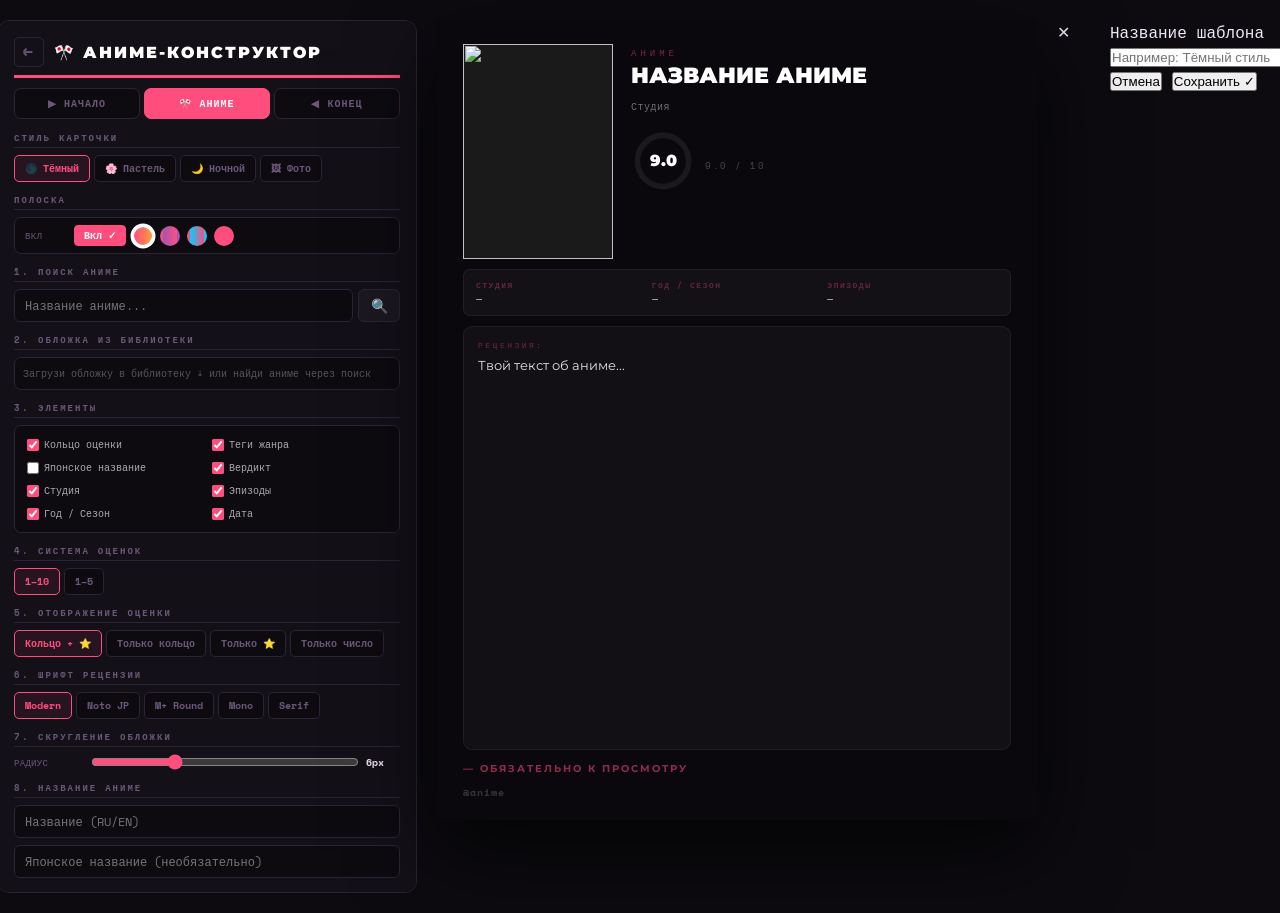
==== commit 1c1a6bb5: "Add files via upload" ====
--- a/anime.html
+++ b/anime.html
@@ -223,40 +223,6 @@
   .card-wrap{transform:scale(var(--card-scale,.55));transform-origin:top center;margin-bottom:calc((800px * var(--card-scale,.55)) - 800px)}
 }
 
-/* ── TEMPLATE BUTTONS ── */
-.tpl-btn-row{display:flex;gap:6px;margin-top:6px}
-.tpl-save-btn{flex:1;padding:9px;border:1px solid rgba(255,255,255,.15);border-radius:7px;font-size:11px;font-weight:700;cursor:pointer;background:rgba(255,255,255,.04);color:rgba(255,255,255,.5);font-family:'Space Mono',monospace;letter-spacing:.5px;transition:all .2s}
-.tpl-save-btn:hover{border-color:rgba(255,255,255,.35);color:rgba(255,255,255,.8);background:rgba(255,255,255,.07)}
-.tpl-open-btn{padding:9px 11px;border:1px solid rgba(255,255,255,.15);border-radius:7px;font-size:14px;cursor:pointer;background:rgba(255,255,255,.04);transition:all .2s;flex-shrink:0}
-.tpl-open-btn:hover{border-color:rgba(255,255,255,.35);background:rgba(255,255,255,.07)}
-/* overlays */
-.tpl-ov{position:fixed;inset:0;background:rgba(0,0,0,.82);z-index:9997;display:none;align-items:center;justify-content:center;padding:16px}
-.tpl-ov.show{display:flex}
-.tpl-box{background:#111118;border:1px solid #252530;border-radius:16px;width:100%;max-width:460px;max-height:82vh;overflow-y:auto;padding:22px;position:relative;font-family:'Space Mono',monospace}
-.tpl-box-ttl{font-size:10px;font-weight:700;letter-spacing:2px;color:#6b5f4a;text-transform:uppercase;margin-bottom:14px}
-.tpl-close{position:absolute;top:14px;right:14px;width:26px;height:26px;border-radius:50%;border:1px solid #252530;background:#18181f;cursor:pointer;display:flex;align-items:center;justify-content:center;font-size:12px;color:#555}
-.tpl-close:hover{border-color:#c8a96e;color:#c8a96e}
-.tpl-list{display:flex;flex-direction:column;gap:8px}
-.tpl-item{display:flex;align-items:center;gap:12px;padding:11px 13px;border:1px solid #252530;border-radius:10px;cursor:pointer;transition:all .18s}
-.tpl-item:hover{border-color:#c8a96e;background:rgba(200,169,110,.05)}
-.tpl-thumb{width:40px;height:54px;object-fit:cover;border-radius:5px;background:#1a1a24;flex-shrink:0}
-.tpl-nothumb{width:40px;height:54px;border-radius:5px;background:#1a1a24;display:flex;align-items:center;justify-content:center;font-size:20px;flex-shrink:0}
-.tpl-info{flex:1;min-width:0}
-.tpl-iname{font-size:12px;font-weight:700;color:#ddd;white-space:nowrap;overflow:hidden;text-overflow:ellipsis}
-.tpl-idate{font-size:9px;color:#6b5f4a;margin-top:3px}
-.tpl-del{width:24px;height:24px;border-radius:50%;border:1px solid #333;background:transparent;cursor:pointer;display:flex;align-items:center;justify-content:center;font-size:10px;color:#555;flex-shrink:0;transition:all .2s}
-.tpl-del:hover{border-color:#ef4444;color:#ef4444}
-.tpl-empty{text-align:center;padding:28px 12px;color:#6b5f4a;font-size:11px;line-height:1.9}
-.tpl-empty-ico{font-size:28px;display:block;margin-bottom:8px;opacity:.35}
-.tpl-name-ov{position:fixed;inset:0;background:rgba(0,0,0,.86);z-index:9998;display:none;align-items:center;justify-content:center;padding:16px}
-.tpl-name-ov.show{display:flex}
-.tpl-name-box{background:#111118;border:1px solid #252530;border-radius:14px;width:100%;max-width:320px;padding:22px;font-family:'Space Mono',monospace}
-.tpl-name-ttl{font-size:10px;font-weight:700;letter-spacing:2px;color:#6b5f4a;text-transform:uppercase;margin-bottom:12px}
-.tpl-name-inp{width:100%;padding:9px 11px;background:#0d0d14;border:1px solid #252530;border-radius:7px;font-size:13px;color:#e8e0d0;font-family:'Space Mono',monospace;outline:none;margin-bottom:10px}
-.tpl-name-inp:focus{border-color:#c8a96e}
-.tpl-name-btns{display:flex;gap:7px}
-.tpl-name-ok{flex:1;padding:8px;background:#c8a96e;border:none;border-radius:7px;font-size:11px;font-weight:700;cursor:pointer;font-family:'Space Mono',monospace;color:#1a1005}
-.tpl-name-cancel{padding:8px 12px;border:1px solid #252530;border-radius:7px;font-size:11px;cursor:pointer;font-family:'Space Mono',monospace;color:#6b5f4a;background:transparent}
 </style>
 </head>
 <body>
@@ -460,12 +426,7 @@
   <div class="lib-grid" id="libGrid"><div class="ladd" onclick="document.getElementById('libIn').click()">＋</div></div>
   <input type="file" id="libIn" accept="image/*" style="display:none" onchange="addLib(event)">
   <button class="btn savebtn" onclick="save()">💾 СКАЧАТЬ PNG</button>
-  <div class="tpl-btn-row">
-    <button class="tpl-save-btn" onclick="tplStartSave()">⭐ Сохранить шаблон</button>
-    <button class="tpl-open-btn" onclick="tplOpen()" title="Мои шаблоны">📂</button>
-  </div>
-
-  <div style="display:flex;gap:6px;margin-top:6px">
+<div style="display:flex;gap:6px;margin-top:6px">
     <button class="btn" onclick="publishCard()" style="flex:1;padding:10px;background:#ff4d7d;border-color:#ff4d7d;color:#fff;font-size:12px;font-weight:700;letter-spacing:1px">📤 ОПУБЛИКОВАТЬ</button>
     <button class="btn" onclick="openPrivSettings()" title="Настройки видимости" style="width:38px;padding:0;font-size:16px;background:transparent;border-color:#333">⚙️</button>
   </div>
@@ -957,84 +918,7 @@
   else _privFriends=_privFriends.filter(u=>u!==uid);
 }
 
-const _TPL_KEY = 'anime_tpl';
-
-// ═══ ШАБЛОНЫ ═══
-var _tplPending = null;
-function tplGetKey(){ return 'rc_tpl_' + (_TPL_KEY||'draft'); }
-function tplLoad(){ try{ return JSON.parse(localStorage.getItem(tplGetKey())||'[]'); }catch(e){ return []; } }
-function tplSave(list){ try{ localStorage.setItem(tplGetKey(), JSON.stringify(list)); }catch(e){} }
-
-function tplOpen(){
-  var list = tplLoad();
-  var el = document.getElementById('tplList');
-  if(!list.length){
-    el.innerHTML = '<div class="tpl-empty"><span class="tpl-empty-ico">📂</span>Нет сохранённых шаблонов.<br>Нажми «⭐ Сохранить шаблон»</div>';
-  } else {
-    el.innerHTML = '';
-    list.forEach(function(tpl, idx){
-      var d = new Date(tpl.savedAt).toLocaleDateString('ru-RU',{day:'numeric',month:'short'});
-      var item = document.createElement('div'); item.className = 'tpl-item';
-      item.innerHTML = (tpl.thumb
-        ? '<img class="tpl-thumb" src="'+tpl.thumb+'" alt="">'
-        : '<div class="tpl-nothumb">📄</div>') +
-        '<div class="tpl-info"><div class="tpl-iname">'+tpl.name+'</div><div class="tpl-idate">'+d+'</div></div>'+
-        '<div class="tpl-del" onclick="tplDelete('+idx+',event)">✕</div>';
-      item.addEventListener('click', function(e){ if(!e.target.classList.contains('tpl-del')) tplApply(idx); });
-      el.appendChild(item);
-    });
-  }
-  document.getElementById('tplOv').classList.add('show');
-}
-function tplClose(){ document.getElementById('tplOv').classList.remove('show'); }
-function tplDelete(idx, e){
-  e && e.stopPropagation();
-  var list = tplLoad(); list.splice(idx,1); tplSave(list); tplOpen();
-}
-function tplApply(idx){
-  var list = tplLoad(); var tpl = list[idx];
-  if(!tpl){ return; }
-  try{ applyDraft(tpl.draft); upd(); tplClose(); _tplToast('Шаблон «'+tpl.name+'» применён ✓'); }
-  catch(e){ _tplToast('Ошибка применения'); }
-}
-function tplStartSave(){
-  _tplPending = collectDraft();
-  // try capture thumb
-  var card = document.getElementById('card');
-  if(card && typeof html2canvas !== 'undefined'){
-    html2canvas(card,{scale:.4,useCORS:true,allowTaint:true,backgroundColor:null,logging:false}).then(function(cv){
-      _tplPending._thumb = cv.toDataURL('image/jpeg',.55);
-      _showTplNameModal();
-    }).catch(function(){ _showTplNameModal(); });
-  } else { _showTplNameModal(); }
-}
-function _showTplNameModal(){
-  var inp = document.getElementById('tplNameInp'); inp.value = '';
-  document.getElementById('tplNameOv').classList.add('show');
-  setTimeout(function(){ inp.focus(); }, 100);
-}
-function tplConfirmSave(){
-  var name = document.getElementById('tplNameInp').value.trim();
-  if(!name){ document.getElementById('tplNameInp').style.borderColor='#ef4444'; return; }
-  document.getElementById('tplNameInp').style.borderColor='';
-  document.getElementById('tplNameOv').classList.remove('show');
-  var list = tplLoad();
-  list.unshift({ name: name, draft: _tplPending, thumb: (_tplPending&&_tplPending._thumb)||null, savedAt: Date.now() });
-  if(list.length>20) list.length=20;
-  tplSave(list); _tplPending=null;
-  _tplToast('Шаблон «'+name+'» сохранён ⭐');
-}
-function tplCancelSave(){
-  document.getElementById('tplNameOv').classList.remove('show'); _tplPending=null;
-}
-document.getElementById('tplNameInp').addEventListener('keydown',function(e){
-  if(e.key==='Enter') tplConfirmSave();
-  if(e.key==='Escape') tplCancelSave();
-});
-var _tplToastEl=null;
-function _tplToast(msg){
-  if(!_tplToastEl){ _tplToastEl=document.createElement('div'); _tplToastEl.style.cssText='position:fixed;bottom:72px;left:50%;transform:translateX(-50%) translateY(50px);background:#111118;border:1px solid #c8a96e;border-radius:9px;padding:9px 18px;font-size:11px;color:#c8a96e;z-index:9999;transition:transform .25s;font-family:Space Mono,monospace;white-space:nowrap;pointer-events:none'; document.body.appendChild(_tplToastEl); }
-  _tplToastEl.textContent=msg; _tplToastEl.style.transform='translateX(-50%) translateY(0)';
+_tplToastEl.textContent=msg; _tplToastEl.style.transform='translateX(-50%) translateY(0)';
   clearTimeout(_tplToastEl._t); _tplToastEl._t=setTimeout(function(){ _tplToastEl.style.transform='translateX(-50%) translateY(50px)'; },2600);
 }
 
@@ -1057,5 +941,19 @@
     <button onclick="document.getElementById('swPrivOverlay').style.display='none'" style="width:100%;padding:9px;background:#c8a96e;border:none;border-radius:7px;color:#1a1005;font-size:11px;font-weight:700;cursor:pointer;font-family:'Space Mono',monospace;letter-spacing:1px;margin-top:12px">Готово ✓</button>
   </div>
 </div>
+    <div class="tpl-close" onclick="tplClose()">✕</div>
+    <div class="tpl-list" id="tplList"></div>
+  </div>
+</div>
+<div class="tpl-name-ov" id="tplNameOv">
+  <div class="tpl-name-box">
+    <div class="tpl-name-ttl">Название шаблона</div>
+    <input class="tpl-name-inp" id="tplNameInp" placeholder="Например: Тёмный стиль" maxlength="40">
+    <div class="tpl-name-btns">
+      <button class="tpl-name-cancel" onclick="tplCancelSave()">Отмена</button>
+      <button class="tpl-name-ok" onclick="tplConfirmSave()">Сохранить ✓</button>
+    </div>
+  </div>
+</div>
 </body>
 </html>
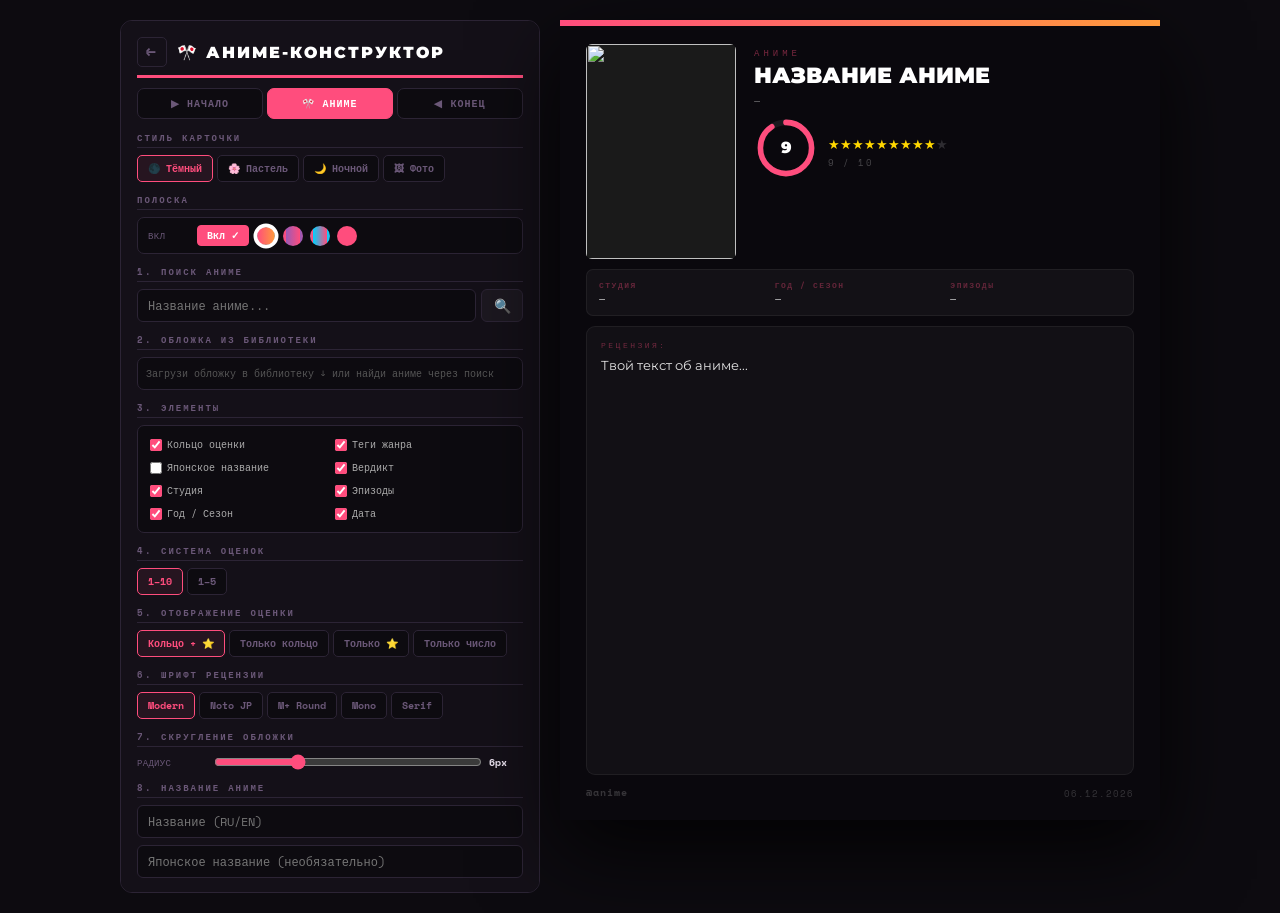
==== commit 25a55c38: "Add files via upload" ====
--- a/anime.html
+++ b/anime.html
@@ -222,10 +222,10 @@
   .card-outer{overflow:visible}
   .card-wrap{transform:scale(var(--card-scale,.55));transform-origin:top center;margin-bottom:calc((800px * var(--card-scale,.55)) - 800px)}
 }
-
 </style>
 </head>
 <body>
+
 <div class="ctrl">
   <div class="ctrl-head" style="display:flex;align-items:center;gap:10px">
     <a href="index.html" style="font-size:16px;text-decoration:none;color:var(--txt2);border:1px solid var(--bor);border-radius:5px;padding:2px 8px;font-family:Space Mono,monospace">←</a>
@@ -426,7 +426,7 @@
   <div class="lib-grid" id="libGrid"><div class="ladd" onclick="document.getElementById('libIn').click()">＋</div></div>
   <input type="file" id="libIn" accept="image/*" style="display:none" onchange="addLib(event)">
   <button class="btn savebtn" onclick="save()">💾 СКАЧАТЬ PNG</button>
-<div style="display:flex;gap:6px;margin-top:6px">
+  <div style="display:flex;gap:6px;margin-top:6px">
     <button class="btn" onclick="publishCard()" style="flex:1;padding:10px;background:#ff4d7d;border-color:#ff4d7d;color:#fff;font-size:12px;font-weight:700;letter-spacing:1px">📤 ОПУБЛИКОВАТЬ</button>
     <button class="btn" onclick="openPrivSettings()" title="Настройки видимости" style="width:38px;padding:0;font-size:16px;background:transparent;border-color:#333">⚙️</button>
   </div>
@@ -893,35 +893,75 @@
 
 restore();upd();
 
-
-// ── РЕДАКТОР ОПУБЛИКОВАННОЙ ──
-(function(){
-  try{
-    const sig = JSON.parse(localStorage.getItem('rc_edit_signal')||'null');
-    if(sig && Date.now()-sig.openedAt < 10000){
-      localStorage.removeItem('rc_edit_signal');
-      // draft is already restored by autosave restore()
-      // show notification
-      setTimeout(()=>{
-        const t=document.createElement('div');
-        t.style.cssText='position:fixed;top:16px;left:50%;transform:translateX(-50%);background:#111118;border:1px solid #c8a96e;border-radius:10px;padding:12px 22px;font-size:11px;color:#c8a96e;z-index:9999;font-family:Space Mono,monospace;letter-spacing:1px;box-shadow:0 8px 30px rgba(0,0,0,.6);white-space:nowrap';
-        t.textContent='✏️ Редактирование рецензии — последний черновик загружен';
-        document.body.appendChild(t);
-        setTimeout(()=>t.remove(),4000);
-      },500);
+// ── ПУБЛИКАЦИЯ ──
+let _privMode = 'public';
+let _privFriends = [];
+const _PRIV_LABELS = {public:'🌍 Публично', friends:'👥 Друзьям', selected:'👤 Избранным'};
+
+function publishCard(){
+  const session=JSON.parse(localStorage.getItem('rc_session')||'null');
+  if(!session){
+    if(confirm('Нужно войти в аккаунт. Перейти на страницу профиля?')) window.location.href='profile.html';
+    return;
+  }
+  const card=document.getElementById('card');if(!card)return;
+  const pubBtn=document.querySelector('[onclick="publishCard()"]');
+  if(pubBtn){pubBtn.textContent='⏳...';pubBtn.disabled=true;}
+  html2canvas(card,{scale:2,useCORS:true,allowTaint:true,backgroundColor:null,logging:false}).then(cv=>{
+    // Сохраняем в 600px ширину JPEG 90% — отличное качество, ~80-100KB
+    const TARGET_W=600;
+    const sc=Math.min(1, TARGET_W/cv.width);
+    const out=document.createElement('canvas');
+    out.width=Math.round(cv.width*sc);
+    out.height=Math.round(cv.height*sc);
+    out.getContext('2d').drawImage(cv,0,0,out.width,out.height);
+    const imgData=out.toDataURL('image/jpeg',0.90);
+    const titleEl=document.getElementById('anTitle');
+    const title=titleEl?.value||'Рецензия';
+    const queue=JSON.parse(localStorage.getItem('rc_publish_queue')||'[]');
+    queue.push({imgData,type:'🎌 Аниме',title,privacy:_privMode,privacyFriends:[..._privFriends],queuedAt:Date.now()});
+    try{localStorage.setItem('rc_publish_queue',JSON.stringify(queue));}
+    catch(e){
+      if(pubBtn){pubBtn.textContent='📤 ОПУБЛИКОВАТЬ';pubBtn.disabled=false;}
+      alert('Ошибка: рецензия слишком большая. Попробуй упростить карточку.');
+      return;
     }
-  }catch(e){}
-})();
-
+    if(pubBtn){pubBtn.textContent='📤 ОПУБЛИКОВАТЬ';pubBtn.disabled=false;}
+    // Сразу переходим в профиль для публикации
+    window.location.href='profile.html';
+  }).catch(e=>{
+    if(pubBtn){pubBtn.textContent='📤 ОПУБЛИКОВАТЬ';pubBtn.disabled=false;}
+    alert('Ошибка рендера: '+e.message);
+  });
+}
+
+function openPrivSettings(){
+  const session=JSON.parse(localStorage.getItem('rc_session')||'null');
+  if(!session){ if(confirm('Нужно войти. Перейти на профиль?')) window.location.href='profile.html'; return; }
+  document.getElementById('swPrivOverlay').style.display='flex';
+}
+
+function swSetPriv(p){
+  _privMode=p;
+  const PRIV_LABELS={public:'🌍 Публично',friends:'👥 Друзьям',selected:'👤 Избранным'};
+  document.getElementById('privPill').textContent=PRIV_LABELS[p];
+  ['public','friends','selected'].forEach(k=>{
+    const el=document.getElementById('swpo_'+k);
+    if(!el)return;
+    el.style.background=k===p?'rgba(200,169,110,.08)':'';
+    el.style.border=k===p?'1px solid rgba(200,169,110,.25)':'1px solid transparent';
+  });
+  const fl=document.getElementById('swFriendsList');
+  if(p==='selected'){
+    fl.style.display='flex';
+    const fc=JSON.parse(localStorage.getItem('rc_friends_cache')||'[]');
+    fl.innerHTML=fc.length?fc.map(f=>`<label style="display:flex;align-items:center;gap:8px;font-size:11px;color:#bbb;padding:3px 0;cursor:pointer;font-family:'Space Mono',monospace"><input type="checkbox" style="accent-color:#c8a96e" onchange="swToggleFriend('${f.uid}',this.checked)"> @${f.nick}</label>`).join(''):'<div style="font-size:10px;color:#6b5f4a">Нет друзей</div>';
+  } else { fl.style.display='none'; }
+}
 function swToggleFriend(uid,checked){
   if(checked) _privFriends.push(uid);
   else _privFriends=_privFriends.filter(u=>u!==uid);
 }
-
-_tplToastEl.textContent=msg; _tplToastEl.style.transform='translateX(-50%) translateY(0)';
-  clearTimeout(_tplToastEl._t); _tplToastEl._t=setTimeout(function(){ _tplToastEl.style.transform='translateX(-50%) translateY(50px)'; },2600);
-}
-
 </script>
 
 <!-- PRIVACY MODAL -->
@@ -941,19 +981,5 @@
     <button onclick="document.getElementById('swPrivOverlay').style.display='none'" style="width:100%;padding:9px;background:#c8a96e;border:none;border-radius:7px;color:#1a1005;font-size:11px;font-weight:700;cursor:pointer;font-family:'Space Mono',monospace;letter-spacing:1px;margin-top:12px">Готово ✓</button>
   </div>
 </div>
-    <div class="tpl-close" onclick="tplClose()">✕</div>
-    <div class="tpl-list" id="tplList"></div>
-  </div>
-</div>
-<div class="tpl-name-ov" id="tplNameOv">
-  <div class="tpl-name-box">
-    <div class="tpl-name-ttl">Название шаблона</div>
-    <input class="tpl-name-inp" id="tplNameInp" placeholder="Например: Тёмный стиль" maxlength="40">
-    <div class="tpl-name-btns">
-      <button class="tpl-name-cancel" onclick="tplCancelSave()">Отмена</button>
-      <button class="tpl-name-ok" onclick="tplConfirmSave()">Сохранить ✓</button>
-    </div>
-  </div>
-</div>
 </body>
 </html>
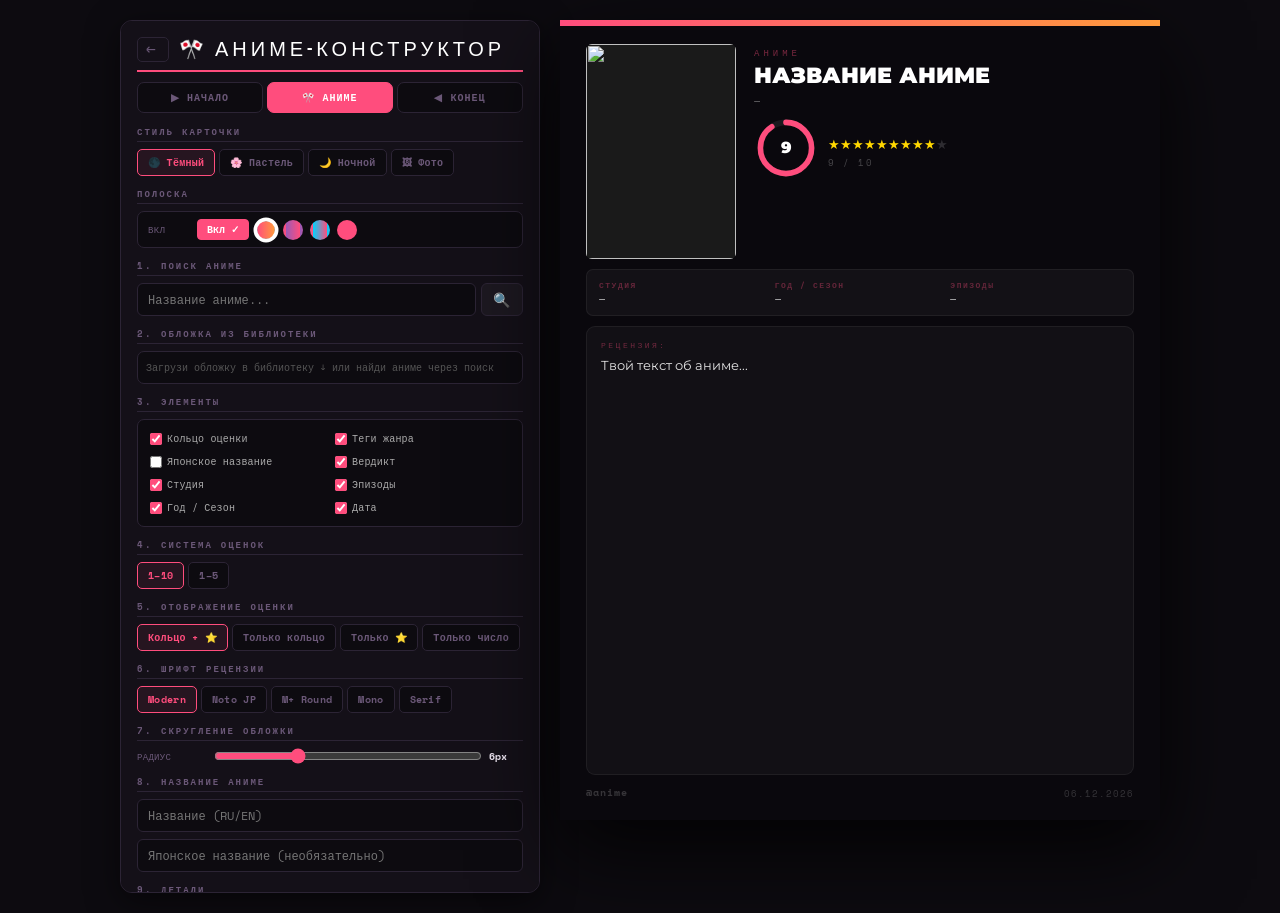
==== commit fd310e77: "Add files via upload" ====
--- a/anime.html
+++ b/anime.html
@@ -1,19 +1,21 @@
 <!DOCTYPE html>
 <html lang="ru">
 <head>
-<meta charset="UTF-8">
+  <link rel="icon" type="image/svg+xml" href="[data-uri]">
+  <meta charset="UTF-8">
 <meta name="viewport" content="width=device-width,initial-scale=1.0">
 <title>Аниме-Конструктор</title>
 <link href="https://fonts.googleapis.com/css2?family=Bebas+Neue&family=Playfair+Display:ital,wght@0,700;1,400&family=Space+Mono:wght@400;700&family=Noto+Sans+JP:wght@400;700;900&family=Montserrat:wght@400;600;700;900&family=M+PLUS+Rounded+1c:wght@700;900&display=swap" rel="stylesheet">
 <script src="https://cdnjs.cloudflare.com/ajax/libs/html2canvas/1.4.1/html2canvas.min.js"></script>
 <script src="social-widget.js"></script>
+<link rel="stylesheet" href="ui-theme.css">
 <style>
 :root{--acc:#ff4d7d;--acc2:#ff9a3c;--bg:#0d0b10;--bg2:#141018;--bg3:#1c1820;--bor:#2c2435;--txt:#f0e8f5;--txt2:#6b5878}
 *{box-sizing:border-box;margin:0;padding:0}
 body{font-family:'Space Mono',monospace;background:var(--bg);display:flex;gap:20px;padding:20px;justify-content:center;min-height:100vh;color:var(--txt)}
 .ctrl{width:420px;background:var(--bg2);border:1px solid var(--bor);padding:16px;border-radius:12px;display:flex;flex-direction:column;gap:8px;max-height:97vh;overflow-y:auto;align-self:flex-start;flex-shrink:0}
 .ctrl::-webkit-scrollbar{width:3px}.ctrl::-webkit-scrollbar-thumb{background:#2c2435;border-radius:2px}
-.ctrl-head{font-family:'Montserrat',sans-serif;font-size:16px;font-weight:900;letter-spacing:2px;color:#fff;border-bottom:3px solid var(--acc);padding-bottom:8px;margin-bottom:2px}
+.ctrl-head{font-family:'Bebas Neue',sans-serif!important;font-size:20px;letter-spacing:4px;color:#fff;border-bottom:2px solid var(--acc);padding-bottom:8px;margin-bottom:2px}
 h4{font-size:9px;letter-spacing:2px;color:var(--txt2);text-transform:uppercase;padding-bottom:3px;border-bottom:1px solid var(--bor);margin-top:4px;font-family:'Space Mono',monospace}
 input[type=text],input[type=number],input[type=date],textarea,select{width:100%;padding:7px 10px;background:var(--bg);border:1px solid var(--bor);border-radius:6px;font-size:12px;font-family:'Space Mono',monospace;color:var(--txt);outline:none;transition:border-color .2s}
 input:focus,textarea:focus,select:focus{border-color:var(--acc)}
--- a/ui-theme.css
+++ b/ui-theme.css
@@ -0,0 +1,413 @@
+/* ═══════════════════════════════════════════════════════
+   ui-theme.css  ·  Единая тема UI-панели для всех конструкторов
+   Шрифты:
+     • Bebas Neue  — заголовки секций (.ctrl-head, h3)
+     • Space Mono  — всё остальное (labels, inputs, кнопки)
+     • Playfair Display — не используется в UI (только в карточках)
+   ═══════════════════════════════════════════════════════ */
+
+/* ── Переменные (можно переопределить в каждой странице) ── */
+:root {
+  --ui-bg:   #111116;
+  --ui-bg2:  #18181f;
+  --ui-bg3:  #1e1e28;
+  --ui-bor:  #28283a;
+  --ui-txt:  #ddd8f0;
+  --ui-txt2: #5a5575;
+  --ui-acc:  #c8a96e;   /* золото — общий акцент для навигации */
+  /* --ui-acc переопределяется в каждом конструкторе через --acc */
+}
+
+/* ── Тело страницы ── */
+body {
+  font-family: 'Space Mono', monospace;
+  background: var(--ui-bg);
+  color: var(--ui-txt);
+}
+
+/* ── Панель управления ── */
+.ctrl, .controls {
+  width: 420px;
+  background: var(--ui-bg2);
+  border: 1px solid var(--ui-bor);
+  padding: 16px;
+  border-radius: 14px;
+  display: flex;
+  flex-direction: column;
+  gap: 8px;
+  max-height: 97vh;
+  overflow-y: auto;
+  align-self: flex-start;
+  flex-shrink: 0;
+  box-shadow: 0 8px 32px rgba(0,0,0,.5);
+}
+.ctrl::-webkit-scrollbar,
+.controls::-webkit-scrollbar { width: 3px }
+.ctrl::-webkit-scrollbar-thumb,
+.controls::-webkit-scrollbar-thumb { background: var(--ui-bor); border-radius: 2px }
+
+/* ── Заголовок панели ── */
+.ctrl-head, .ctrl-title {
+  font-family: 'Bebas Neue', sans-serif !important;
+  font-size: 20px !important;
+  letter-spacing: 4px;
+  color: #fff;
+  border-bottom: 2px solid var(--acc, var(--ui-acc));
+  padding-bottom: 8px;
+  margin-bottom: 2px;
+  font-style: normal !important;
+  line-height: 1.2;
+}
+
+/* ── Верхняя строка (кнопка назад + заголовок) ── */
+.ctrl-top {
+  display: flex;
+  align-items: center;
+  gap: 10px;
+  margin-bottom: 2px;
+}
+.back-btn {
+  font-size: 11px;
+  font-family: 'Space Mono', monospace;
+  font-weight: 700;
+  letter-spacing: 1px;
+  text-decoration: none;
+  color: var(--ui-txt2);
+  border: 1px solid var(--ui-bor);
+  border-radius: 6px;
+  padding: 4px 11px;
+  transition: all .15s;
+  white-space: nowrap;
+}
+.back-btn:hover {
+  border-color: var(--acc, var(--ui-acc));
+  color: var(--acc, var(--ui-acc));
+}
+
+/* ── Секционные заголовки h4 ── */
+h4 {
+  font-family: 'Space Mono', monospace;
+  font-size: 9px;
+  font-weight: 700;
+  letter-spacing: 2px;
+  color: var(--ui-txt2);
+  text-transform: uppercase;
+  padding-bottom: 3px;
+  border-bottom: 1px solid var(--ui-bor);
+  margin-top: 4px;
+}
+
+/* ── Инпуты ── */
+input[type=text],
+input[type=number],
+input[type=date],
+textarea,
+select {
+  width: 100%;
+  padding: 7px 10px;
+  background: var(--ui-bg);
+  border: 1px solid var(--ui-bor);
+  border-radius: 6px;
+  font-size: 12px;
+  font-family: 'Space Mono', monospace;
+  color: var(--ui-txt);
+  outline: none;
+  transition: border-color .2s;
+}
+input:focus, textarea:focus, select:focus {
+  border-color: var(--acc, var(--ui-acc));
+}
+select option { background: var(--ui-bg) }
+textarea { resize: vertical; min-height: 75px }
+
+/* ── Сетки ── */
+.row2 { display: grid; grid-template-columns: 1fr 1fr; gap: 7px }
+
+/* ── Табы режимов ── */
+.tabs, .mode-tabs { display: flex; gap: 4px }
+.tab, .mode-tab {
+  flex: 1;
+  padding: 7px 3px;
+  border: 1px solid var(--ui-bor);
+  border-radius: 7px;
+  background: var(--ui-bg);
+  color: var(--ui-txt2);
+  font-size: 10px;
+  font-weight: 700;
+  cursor: pointer;
+  text-transform: uppercase;
+  letter-spacing: 1px;
+  transition: all .2s;
+  text-align: center;
+  font-family: 'Space Mono', monospace;
+}
+.tab.active, .mode-tab.active {
+  background: var(--acc, var(--ui-acc));
+  border-color: var(--acc, var(--ui-acc));
+  color: #fff;
+}
+
+/* ── Переключатели секций ── */
+.sec, .mode-section { display: none; flex-direction: column; gap: 7px }
+.sec.show, .mode-section.show { display: flex }
+
+/* ── Маленькие кнопки стилей ── */
+.sbrow, .style-switcher { display: flex; gap: 4px; flex-wrap: wrap }
+.sb, .style-btn {
+  padding: 5px 10px;
+  border: 1px solid var(--ui-bor);
+  border-radius: 5px;
+  background: var(--ui-bg);
+  color: var(--ui-txt2);
+  font-size: 10px;
+  font-weight: 700;
+  cursor: pointer;
+  white-space: nowrap;
+  transition: all .15s;
+  font-family: 'Space Mono', monospace;
+  letter-spacing: .3px;
+}
+.sb.active, .style-btn.active {
+  border-color: var(--acc, var(--ui-acc));
+  color: var(--acc, var(--ui-acc));
+  background: rgba(200,169,110,.08);
+}
+
+/* ── Блок с чекбоксами ── */
+.tblock, .toggle-block {
+  background: var(--ui-bg);
+  border: 1px solid var(--ui-bor);
+  padding: 8px;
+  border-radius: 7px;
+}
+.tg { display: grid; grid-template-columns: 1fr 1fr; gap: 2px }
+.tg label {
+  font-family: 'Space Mono', monospace;
+  font-size: 10px;
+  display: flex;
+  align-items: center;
+  gap: 5px;
+  cursor: pointer;
+  padding: 3px 4px;
+  border-radius: 4px;
+  color: var(--ui-txt2);
+  letter-spacing: .2px;
+}
+.tg label:hover { background: rgba(255,255,255,.03) }
+.tg input[type=checkbox] {
+  accent-color: var(--acc, var(--ui-acc));
+  width: 12px; height: 12px;
+}
+
+/* ── Ряд переключателей ── */
+.srow {
+  display: flex;
+  align-items: center;
+  gap: 7px;
+  flex-wrap: wrap;
+  background: var(--ui-bg);
+  border: 1px solid var(--ui-bor);
+  padding: 7px 10px;
+  border-radius: 7px;
+}
+.srow label {
+  font-family: 'Space Mono', monospace;
+  font-size: 9px;
+  color: var(--ui-txt2);
+  min-width: 42px;
+  letter-spacing: .3px;
+  text-transform: uppercase;
+}
+.stog {
+  padding: 3px 9px;
+  border: 1px solid var(--ui-bor);
+  border-radius: 4px;
+  background: var(--ui-bg2);
+  font-size: 10px;
+  font-weight: 700;
+  cursor: pointer;
+  color: var(--ui-txt2);
+  font-family: 'Space Mono', monospace;
+  transition: all .2s;
+}
+.stog.on {
+  background: var(--acc, var(--ui-acc));
+  border-color: var(--acc, var(--ui-acc));
+  color: #fff;
+}
+.cs {
+  width: 20px; height: 20px;
+  border-radius: 50%;
+  cursor: pointer;
+  border: 3px solid transparent;
+  transition: all .15s;
+  flex-shrink: 0;
+}
+.cs.active { border-color: #fff; transform: scale(1.25) }
+
+/* ── Библиотека обложек ── */
+.lib-grid {
+  display: flex;
+  flex-wrap: wrap;
+  gap: 6px;
+  background: var(--ui-bg);
+  padding: 7px;
+  border-radius: 8px;
+  border: 1px solid var(--ui-bor);
+}
+.lt {
+  position: relative;
+  width: 52px; height: 52px;
+  cursor: pointer;
+  border: 2px solid transparent;
+  border-radius: 7px;
+  overflow: hidden;
+  transition: border-color .15s;
+  flex-shrink: 0;
+}
+.lt img { width: 100%; height: 100%; object-fit: cover; display: block }
+.lt:hover { border-color: #3498db }
+.lt.sel, .lt.selbg {
+  border-color: var(--acc, var(--ui-acc)) !important;
+  box-shadow: 0 0 0 2px var(--acc, var(--ui-acc));
+}
+.ldel {
+  position: absolute; top: 1px; right: 1px;
+  width: 14px; height: 14px;
+  background: rgba(230,57,70,.9);
+  border-radius: 50%;
+  font-size: 7px;
+  display: flex; align-items: center; justify-content: center;
+  color: #fff; cursor: pointer;
+  opacity: 0; transition: opacity .15s;
+}
+.lt:hover .ldel { opacity: 1 }
+.ladd {
+  width: 52px; height: 52px;
+  border: 2px dashed var(--ui-bor);
+  border-radius: 7px;
+  display: flex; align-items: center; justify-content: center;
+  font-size: 20px; cursor: pointer;
+  color: var(--ui-txt2);
+  transition: all .15s;
+  flex-shrink: 0;
+}
+.ladd:hover { border-color: #3498db; color: #3498db }
+
+/* ── Кнопки использования ── */
+.usebtns, .use-btns { display: flex; gap: 5px; flex-wrap: wrap }
+.ubtn, .use-btn {
+  padding: 4px 9px;
+  border: 1px solid var(--ui-bor);
+  border-radius: 5px;
+  background: var(--ui-bg);
+  font-size: 10px;
+  cursor: pointer;
+  font-weight: 700;
+  display: flex; align-items: center; gap: 4px;
+  color: var(--ui-txt2);
+  font-family: 'Space Mono', monospace;
+  transition: all .15s;
+}
+.ubtn.active, .use-btn.active {
+  background: var(--acc, var(--ui-acc));
+  border-color: var(--acc, var(--ui-acc));
+  color: #fff;
+}
+
+/* ── Слайдеры ── */
+.rrow { display: flex; align-items: center; gap: 7px }
+.rrow label {
+  font-family: 'Space Mono', monospace;
+  font-size: 9px;
+  color: var(--ui-txt2);
+  min-width: 70px;
+  flex-shrink: 0;
+  letter-spacing: .3px;
+  text-transform: uppercase;
+}
+.rrow input[type=range] { flex: 1; accent-color: var(--acc, var(--ui-acc)) }
+.rval { font-family: 'Space Mono', monospace; font-size: 10px; font-weight: 700; min-width: 34px; color: var(--ui-txt) }
+
+/* ── Обычные кнопки ── */
+.btn {
+  width: 100%;
+  padding: 7px;
+  border: 1px solid var(--ui-bor);
+  border-radius: 6px;
+  font-size: 11px;
+  font-weight: 700;
+  cursor: pointer;
+  background: var(--ui-bg3);
+  color: var(--ui-txt2);
+  font-family: 'Space Mono', monospace;
+  letter-spacing: .3px;
+  transition: all .2s;
+}
+.btn:hover { background: var(--ui-bor); color: var(--ui-txt) }
+
+/* ── Кнопка сохранить ── */
+.savebtn {
+  background: var(--acc, var(--ui-acc)) !important;
+  border-color: var(--acc, var(--ui-acc)) !important;
+  color: #1a1005 !important;
+  padding: 12px !important;
+  margin-top: 4px;
+  font-size: 13px !important;
+  letter-spacing: 2px !important;
+  font-family: 'Space Mono', monospace !important;
+  font-weight: 700 !important;
+}
+.savebtn:hover { opacity: .88 }
+.delbtn {
+  background: var(--ui-bg) !important;
+  border-color: var(--acc, var(--ui-acc)) !important;
+  color: var(--acc, var(--ui-acc)) !important;
+}
+
+/* ── Результаты поиска (дропдаун) ── */
+.ri {
+  padding: 10px; cursor: pointer;
+  border-bottom: 1px solid var(--ui-bor);
+  font-size: 11px;
+  display: flex; align-items: center; gap: 9px;
+  color: #bbb;
+  user-select: none;
+  background: var(--ui-bg2);
+}
+.ri:hover { background: var(--ui-bg3) }
+.ri img { width: 36px; height: 36px; object-fit: cover; border-radius: 4px; flex-shrink: 0; background: #333 }
+.ri b { display: block; color: #ddd; font-size: 11px; font-family: 'Space Mono', monospace }
+.ri span { font-size: 10px; color: #666; font-family: 'Space Mono', monospace }
+
+/* ── Season row (cinema) ── */
+.season-row { display: flex; gap: 6px; align-items: center; margin-bottom: 4px }
+.season-row label { font-family: 'Space Mono', monospace; font-size: 9px; color: var(--ui-txt2); min-width: 70px; flex-shrink: 0; text-transform: uppercase; letter-spacing: .3px }
+.season-row input[type=number] { max-width: 70px }
+
+/* ── Мобильная адаптация ── */
+@media (hover: none) {
+  .ldel { opacity: 1 !important }
+}
+@media (max-width: 900px) {
+  body { flex-direction: column; align-items: stretch; padding: 12px; gap: 14px; min-height: auto }
+  .ctrl, .controls { width: 100%; max-height: none; overflow-y: visible; border-radius: 12px; align-self: auto }
+  .card-outer { align-self: center; width: 100%; display: flex; justify-content: center }
+}
+@media (max-width: 640px) {
+  .tab, .mode-tab { font-size: 10px; padding: 10px 4px }
+  .btn { padding: 11px; font-size: 13px }
+  .savebtn { padding: 15px !important; font-size: 14px !important }
+  input[type=text], input[type=number], input[type=date], textarea, select {
+    font-size: 16px !important;
+    padding: 9px 11px;
+  }
+  .tg { grid-template-columns: 1fr 1fr }
+  .tg label { font-size: 12px; padding: 5px 4px }
+  h4 { font-size: 10px; padding-bottom: 5px; margin-top: 6px }
+  .sb, .style-btn { padding: 8px 12px; font-size: 11px }
+  .stog { padding: 6px 14px; font-size: 12px }
+  .cs { width: 26px; height: 26px }
+  .rrow input[type=range] { height: 28px }
+  .rrow label { font-size: 12px }
+}
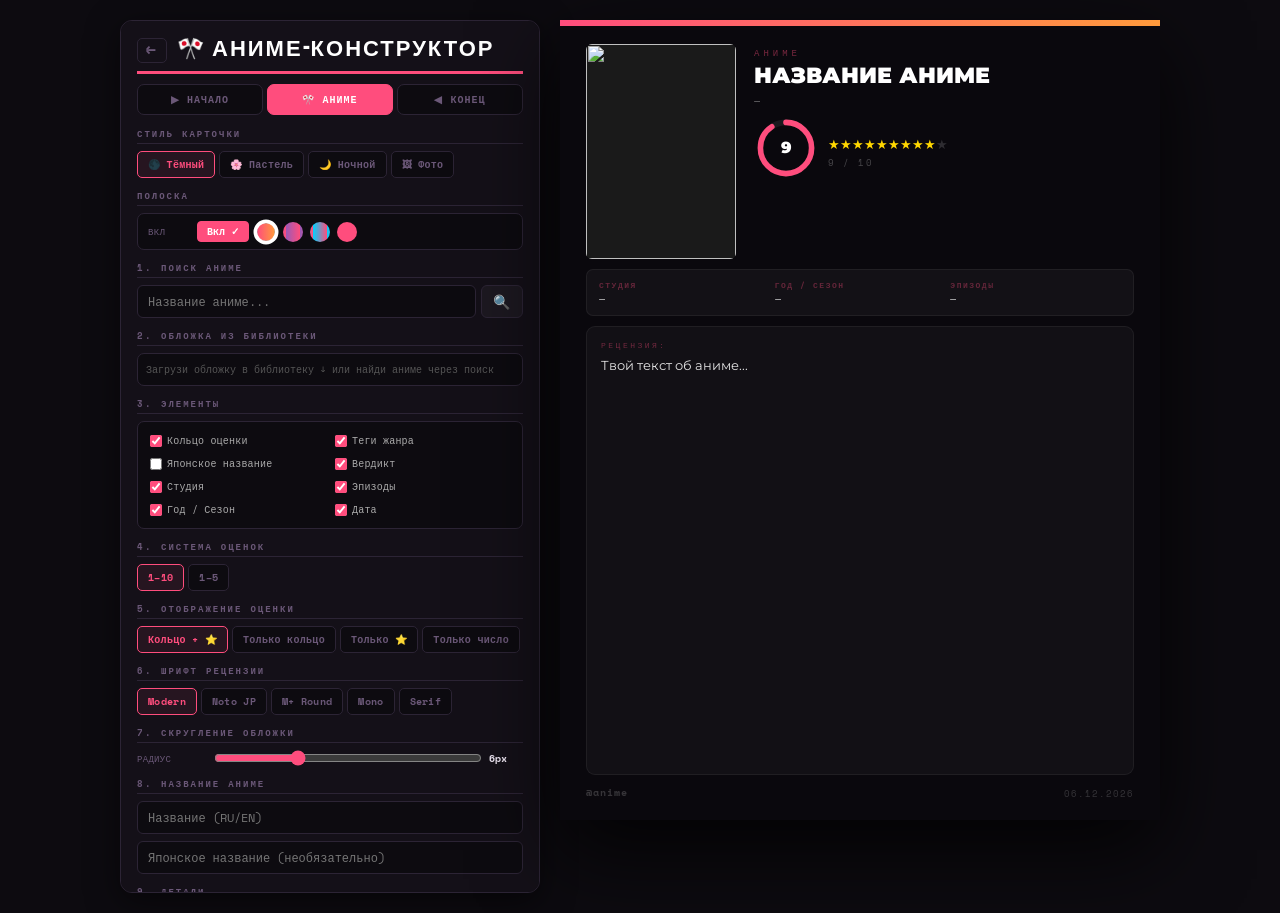
==== commit 32f99a63: "Add files via upload" ====
--- a/anime.html
+++ b/anime.html
@@ -8,6 +8,27 @@
 <link href="https://fonts.googleapis.com/css2?family=Bebas+Neue&family=Playfair+Display:ital,wght@0,700;1,400&family=Space+Mono:wght@400;700&family=Noto+Sans+JP:wght@400;700;900&family=Montserrat:wght@400;600;700;900&family=M+PLUS+Rounded+1c:wght@700;900&display=swap" rel="stylesheet">
 <script src="https://cdnjs.cloudflare.com/ajax/libs/html2canvas/1.4.1/html2canvas.min.js"></script>
 <script src="social-widget.js"></script>
+<script>
+// Apply site theme to constructor UI panel
+(function(){
+  if(localStorage.getItem('rc_theme')!=='light') return;
+  var s=document.documentElement.style;
+  s.setProperty('--bg','#f0ede6');
+  s.setProperty('--bg2','#ffffff');
+  s.setProperty('--bg3','#e8e4dc');
+  s.setProperty('--bor','#d0c8b8');
+  s.setProperty('--txt','#1a1610');
+  s.setProperty('--txt2','#8a8070');
+  // also set ui-theme vars
+  s.setProperty('--ui-bg','#f0ede6');
+  s.setProperty('--ui-bg2','#ffffff');
+  s.setProperty('--ui-bg3','#e8e4dc');
+  s.setProperty('--ui-bor','#d0c8b8');
+  s.setProperty('--ui-txt','#1a1610');
+  s.setProperty('--ui-txt2','#8a8070');
+  document.documentElement.classList.add('rc-light');
+})();
+</script>
 <link rel="stylesheet" href="ui-theme.css">
 <style>
 :root{--acc:#ff4d7d;--acc2:#ff9a3c;--bg:#0d0b10;--bg2:#141018;--bg3:#1c1820;--bor:#2c2435;--txt:#f0e8f5;--txt2:#6b5878}
@@ -15,7 +36,7 @@
 body{font-family:'Space Mono',monospace;background:var(--bg);display:flex;gap:20px;padding:20px;justify-content:center;min-height:100vh;color:var(--txt)}
 .ctrl{width:420px;background:var(--bg2);border:1px solid var(--bor);padding:16px;border-radius:12px;display:flex;flex-direction:column;gap:8px;max-height:97vh;overflow-y:auto;align-self:flex-start;flex-shrink:0}
 .ctrl::-webkit-scrollbar{width:3px}.ctrl::-webkit-scrollbar-thumb{background:#2c2435;border-radius:2px}
-.ctrl-head{font-family:'Bebas Neue',sans-serif!important;font-size:20px;letter-spacing:4px;color:#fff;border-bottom:2px solid var(--acc);padding-bottom:8px;margin-bottom:2px}
+.ctrl-head{font-family:'Montserrat',sans-serif;font-size:16px;font-weight:900;letter-spacing:2px;color:#fff;border-bottom:3px solid var(--acc);padding-bottom:8px;margin-bottom:2px}
 h4{font-size:9px;letter-spacing:2px;color:var(--txt2);text-transform:uppercase;padding-bottom:3px;border-bottom:1px solid var(--bor);margin-top:4px;font-family:'Space Mono',monospace}
 input[type=text],input[type=number],input[type=date],textarea,select{width:100%;padding:7px 10px;background:var(--bg);border:1px solid var(--bor);border-radius:6px;font-size:12px;font-family:'Space Mono',monospace;color:var(--txt);outline:none;transition:border-color .2s}
 input:focus,textarea:focus,select:focus{border-color:var(--acc)}
--- a/ui-theme.css
+++ b/ui-theme.css
@@ -49,8 +49,9 @@
 /* ── Заголовок панели ── */
 .ctrl-head, .ctrl-title {
   font-family: 'Bebas Neue', sans-serif !important;
-  font-size: 20px !important;
-  letter-spacing: 4px;
+  font-size: 22px !important;
+  font-weight: 700 !important;
+  letter-spacing: 3px;
   color: #fff;
   border-bottom: 2px solid var(--acc, var(--ui-acc));
   padding-bottom: 8px;
@@ -411,3 +412,124 @@
   .rrow input[type=range] { height: 28px }
   .rrow label { font-size: 12px }
 }
+
+/* ══════════════════════════════════════════
+   СВЕТЛАЯ ТЕМА  (html.rc-light)
+   ══════════════════════════════════════════ */
+html.rc-light .ctrl,
+html.rc-light .controls {
+  background: #ffffff !important;
+  border-color: #d0c8b8 !important;
+  box-shadow: 0 4px 20px rgba(0,0,0,.08) !important;
+}
+html.rc-light .ctrl::-webkit-scrollbar-thumb,
+html.rc-light .controls::-webkit-scrollbar-thumb { background: #c8c0b0 !important; }
+
+html.rc-light .ctrl-head,
+html.rc-light .ctrl-title { color: #1a1610 !important; }
+
+html.rc-light h4 { color: #a09080 !important; border-bottom-color: #e0d8cc !important; }
+
+html.rc-light .back-btn {
+  color: #8a8070 !important; border-color: #d0c8b8 !important; background: #f5f2eb !important;
+}
+html.rc-light .back-btn:hover { border-color: #9b6e2a !important; color: #9b6e2a !important; }
+
+html.rc-light .tab,
+html.rc-light .mode-tab {
+  background: #f5f2eb !important; border-color: #d0c8b8 !important; color: #7a7060 !important;
+}
+html.rc-light .tab.active,
+html.rc-light .mode-tab.active {
+  background: var(--acc, #9b6e2a) !important;
+  border-color: var(--acc, #9b6e2a) !important;
+  color: #fff !important;
+}
+
+html.rc-light .sb,
+html.rc-light .style-btn {
+  background: #f5f2eb !important; border-color: #d0c8b8 !important; color: #7a7060 !important;
+}
+html.rc-light .sb.active,
+html.rc-light .style-btn.active {
+  border-color: #9b6e2a !important; color: #9b6e2a !important;
+  background: rgba(155,110,42,.08) !important;
+}
+
+html.rc-light .tblock,
+html.rc-light .toggle-block {
+  background: #f5f2eb !important; border-color: #ddd8ce !important;
+}
+html.rc-light .tg label { color: #7a7060 !important; }
+html.rc-light .tg label:hover { background: rgba(0,0,0,.04) !important; }
+
+html.rc-light .srow { background: #f5f2eb !important; border-color: #ddd8ce !important; }
+html.rc-light .srow label { color: #a09080 !important; }
+
+html.rc-light .stog {
+  background: #ffffff !important; border-color: #d0c8b8 !important; color: #7a7060 !important;
+}
+html.rc-light .stog.on {
+  background: var(--acc, #9b6e2a) !important;
+  border-color: var(--acc, #9b6e2a) !important;
+  color: #fff !important;
+}
+
+html.rc-light .lib-grid { background: #f5f2eb !important; border-color: #ddd8ce !important; }
+html.rc-light .ladd { border-color: #d0c8b8 !important; color: #b0a898 !important; }
+
+html.rc-light .ubtn,
+html.rc-light .use-btn {
+  background: #f5f2eb !important; border-color: #d0c8b8 !important; color: #7a7060 !important;
+}
+html.rc-light .ubtn.active,
+html.rc-light .use-btn.active {
+  background: var(--acc, #9b6e2a) !important;
+  border-color: var(--acc, #9b6e2a) !important;
+  color: #fff !important;
+}
+
+html.rc-light .rrow label { color: #a09080 !important; }
+html.rc-light .rval { color: #1a1610 !important; }
+
+html.rc-light input[type=text],
+html.rc-light input[type=number],
+html.rc-light input[type=date],
+html.rc-light textarea,
+html.rc-light select {
+  background: #f8f5ee !important;
+  border-color: #c8c0b0 !important;
+  color: #1a1610 !important;
+}
+html.rc-light input::placeholder,
+html.rc-light textarea::placeholder { color: #a09080 !important; }
+html.rc-light input:focus,
+html.rc-light textarea:focus,
+html.rc-light select:focus { border-color: var(--acc, #9b6e2a) !important; }
+html.rc-light select option { background: #ffffff !important; color: #1a1610 !important; }
+
+html.rc-light .btn:not(.savebtn):not(.delbtn) {
+  background: #f0ede6 !important; border-color: #d0c8b8 !important; color: #7a7060 !important;
+}
+html.rc-light .btn:not(.savebtn):not(.delbtn):hover {
+  background: #e8e4dc !important; color: #1a1610 !important;
+}
+html.rc-light .savebtn {
+  color: #fff !important;
+  opacity: 1;
+}
+
+html.rc-light .ri {
+  background: #ffffff !important; border-bottom-color: #e8e4dc !important; color: #5a4a30 !important;
+}
+html.rc-light .ri:hover { background: #f5f2eb !important; }
+html.rc-light .ri b { color: #1a1610 !important; }
+html.rc-light .ri span { color: #a09080 !important; }
+
+html.rc-light #trRes,
+html.rc-light #alRes,
+html.rc-light #resultsList,
+html.rc-light #seriesResultsList {
+  background: #ffffff !important; border-color: #d0c8b8 !important;
+  box-shadow: 0 8px 24px rgba(0,0,0,.12) !important;
+}
